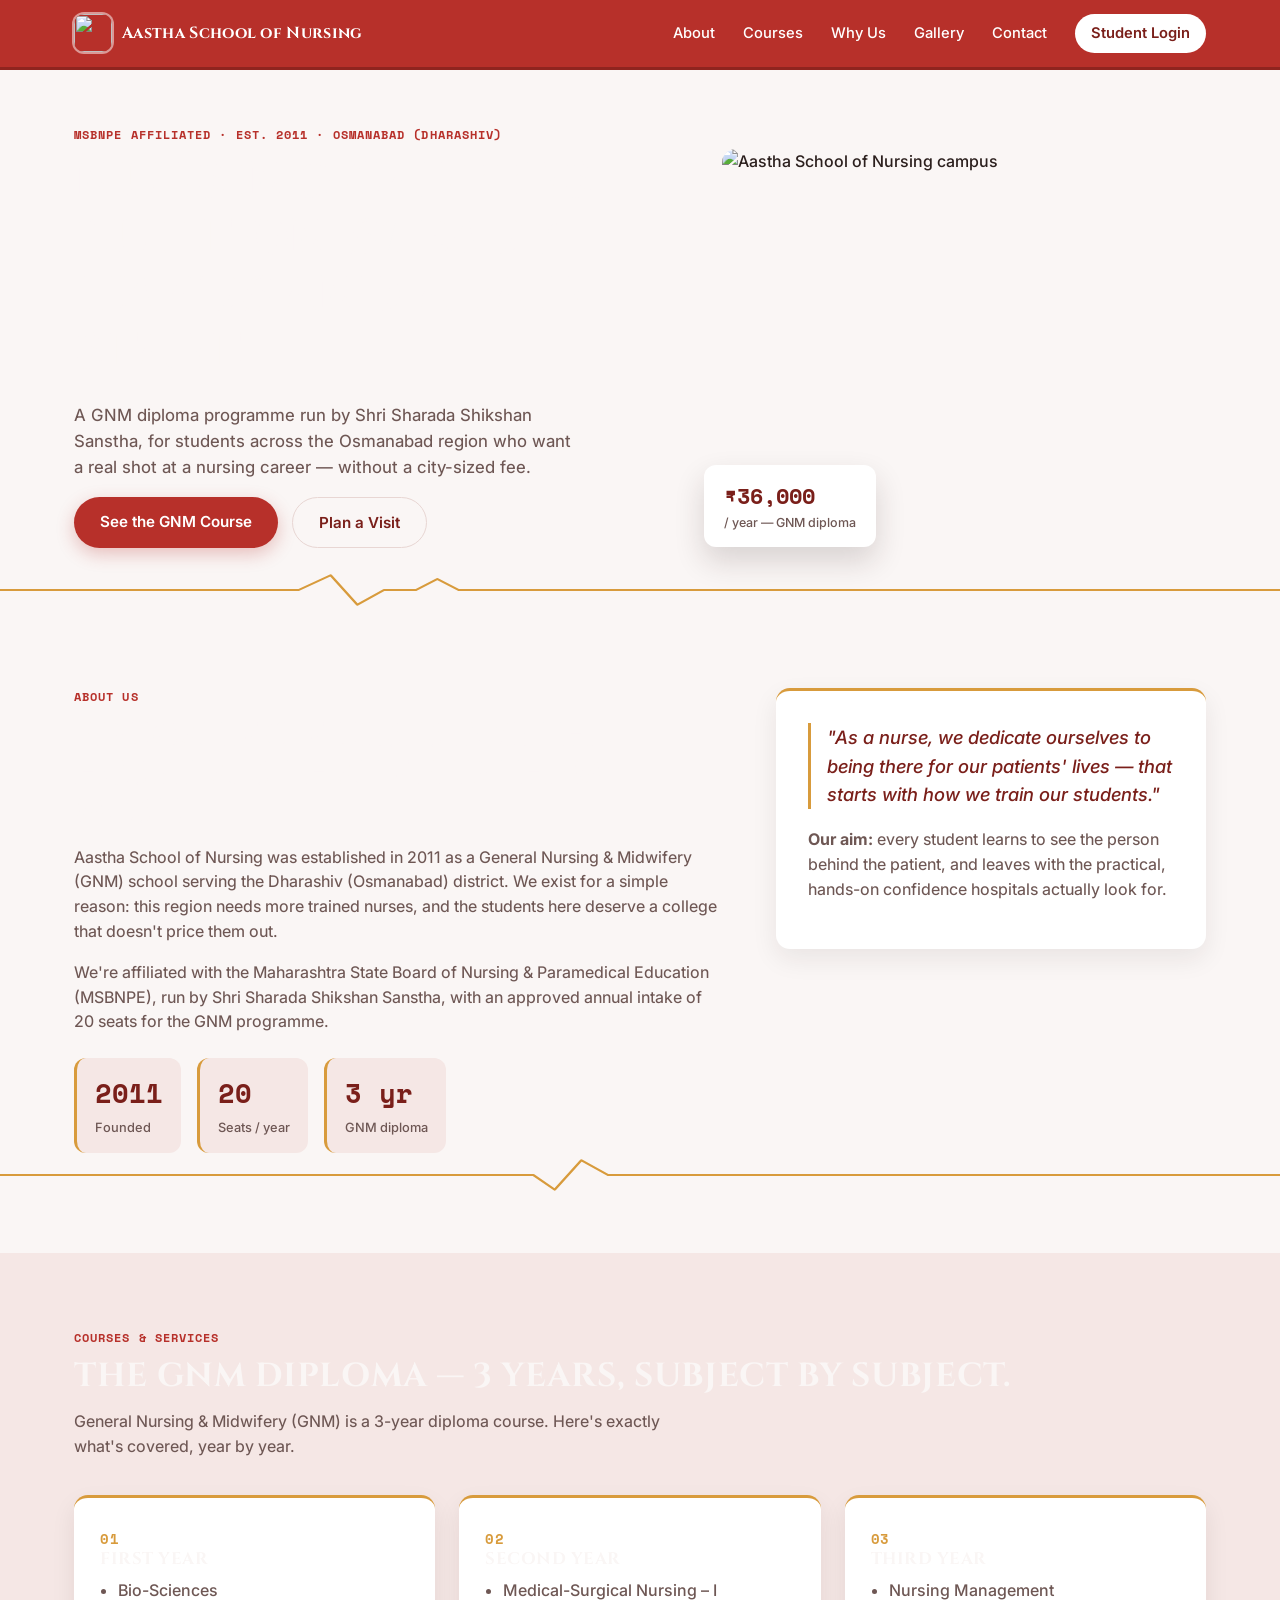
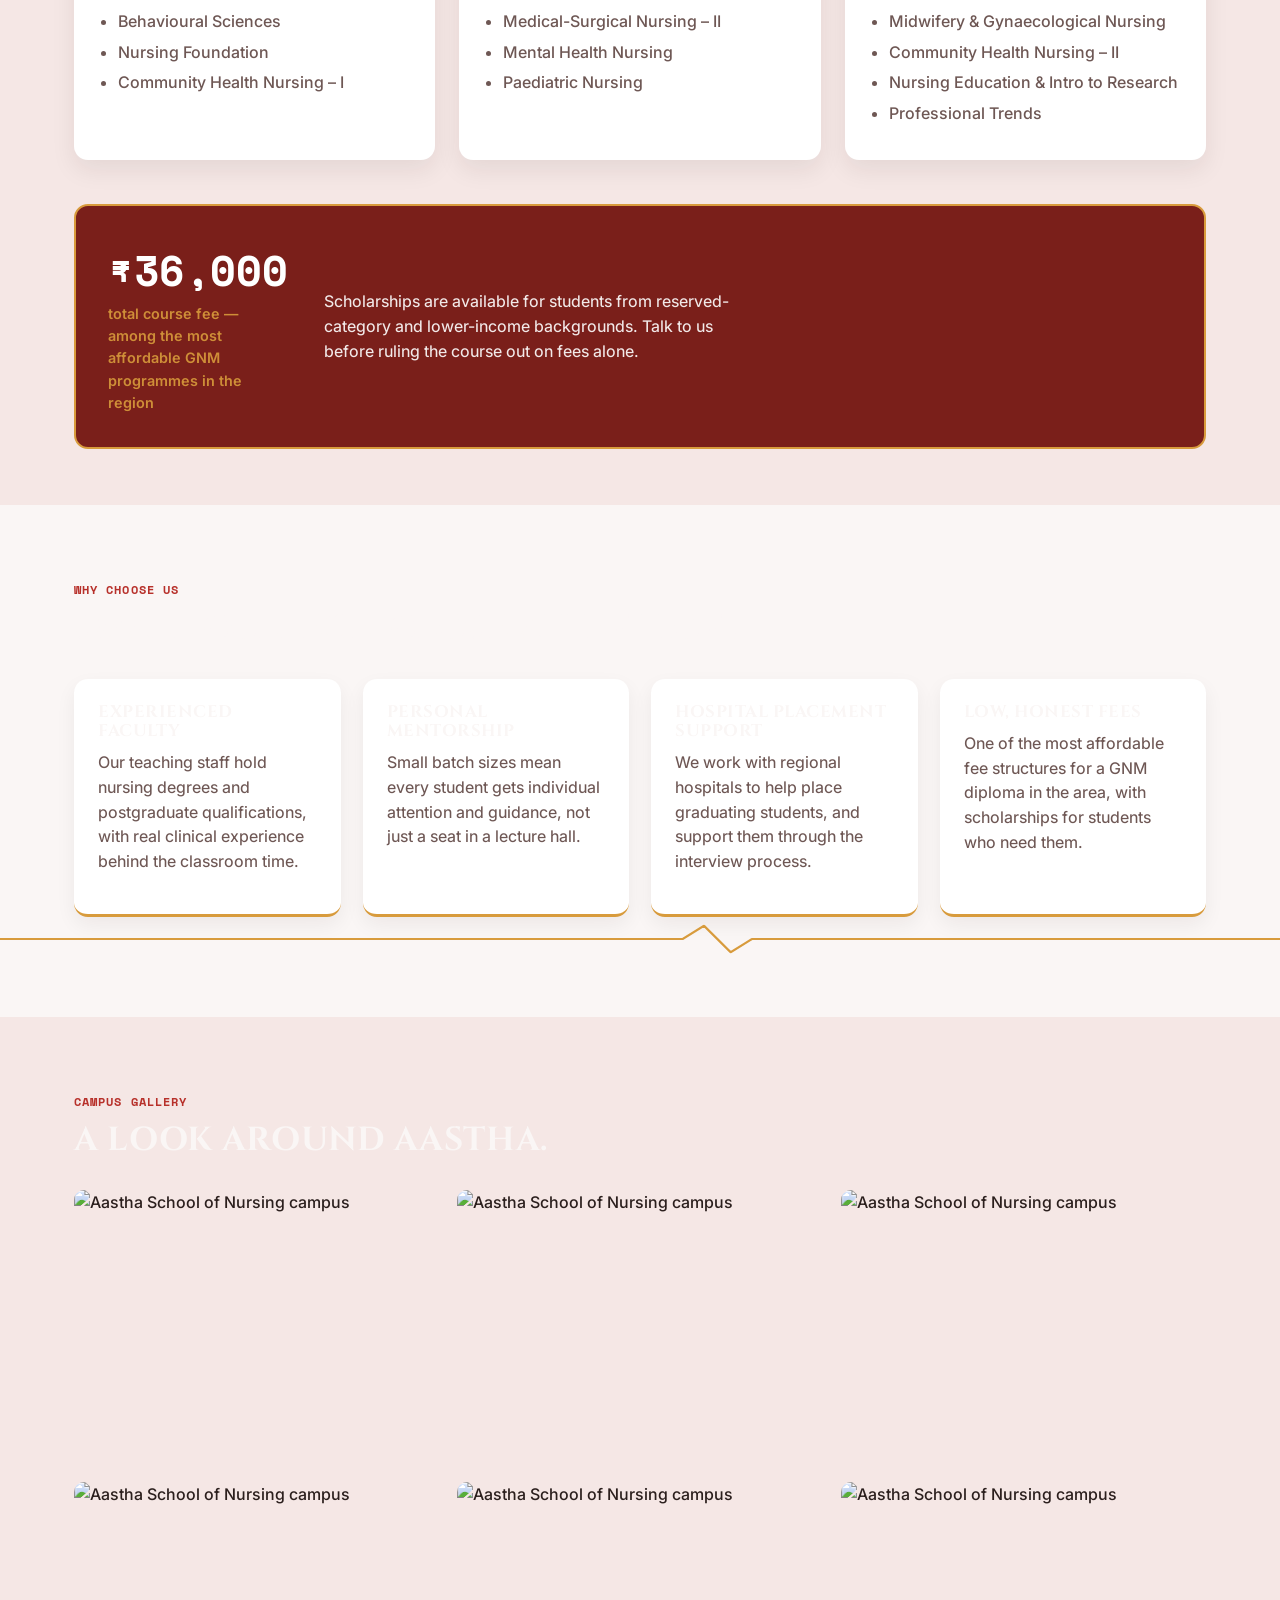
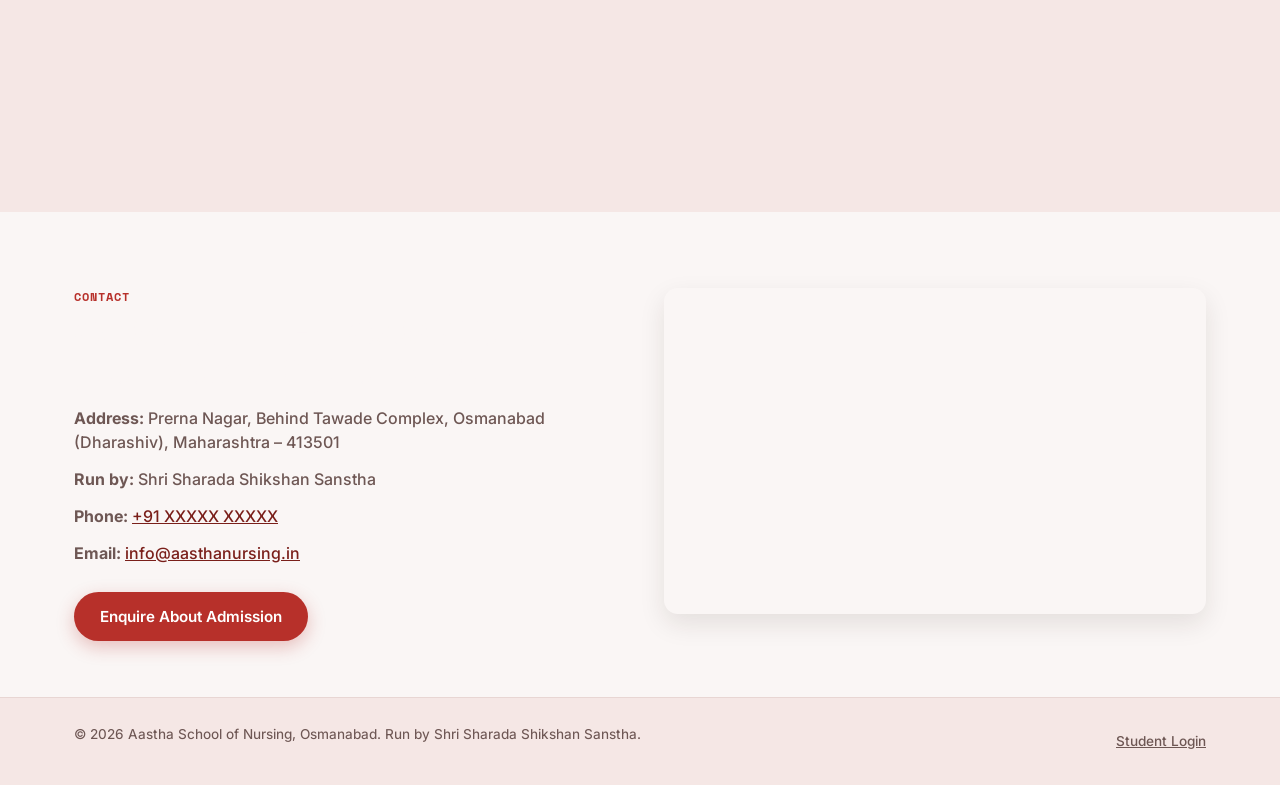
==== index.html @ 0ffd9892 "Add files via upload" ====
<!DOCTYPE html>
<html lang="en">
<head>
<meta charset="UTF-8">
<meta name="viewport" content="width=device-width, initial-scale=1.0">
<title>Aastha School of Nursing — GNM Diploma, Osmanabad</title>
<meta name="description" content="Aastha School of Nursing, Osmanabad (Dharashiv) — MSBNPE affiliated GNM diploma programme since 2011. Affordable fees, experienced faculty, hospital placement support.">
<link rel="preconnect" href="https://fonts.googleapis.com">
<link rel="preconnect" href="https://fonts.gstatic.com" crossorigin>
<link href="https://fonts.googleapis.com/css2?family=Cinzel:wght@400;500;600;700;800;900&family=Inter:wght@400;500;600;700&family=Space+Mono:wght@400;700&display=swap" rel="stylesheet">
<link rel="stylesheet" href="style.css">
<link rel="icon" type="image/svg+xml" href="assets/logo-mark.svg">
</head>
<body>

<div class="pulse-cursor-line" aria-hidden="true"></div>

<header class="site-header">
  <div class="wrap header-inner">
    <a href="#top" class="brand">
      <img src="assets/logo-mark.svg" alt="" class="brand-mark-img" width="38" height="38">
      <span class="brand-text">Aastha School of Nursing</span>
    </a>
    <nav class="main-nav" id="mainNav">
      <a href="#about">About</a>
      <a href="#courses">Courses</a>
      <a href="#why-us">Why Us</a>
      <a href="#gallery">Gallery</a>
      <a href="#contact">Contact</a>
      <a href="student-login.html" class="nav-login">Student Login</a>
    </nav>
    <button class="nav-toggle" id="navToggle" aria-label="Toggle menu" aria-expanded="false">
      <span></span><span></span><span></span>
    </button>
  </div>
</header>

<main id="top">

  <!-- HERO -->
  <section class="hero">
    <div class="wrap hero-inner">
      <div class="hero-copy">
        <p class="eyebrow">MSBNPE Affiliated &middot; Est. 2011 &middot; Osmanabad (Dharashiv)</p>
        <h1>Nursing careers built on <em>steady hands</em> and a fair start.</h1>
        <p class="hero-sub">A GNM diploma programme run by Shri Sharada Shikshan Sanstha, for students across the Osmanabad region who want a real shot at a nursing career — without a city-sized fee.</p>
        <div class="hero-actions">
          <a href="#courses" class="btn btn-primary">See the GNM Course</a>
          <a href="#contact" class="btn btn-ghost">Plan a Visit</a>
        </div>
      </div>
      <div class="hero-card">
        <div class="hero-photo">
          <img src="assets/hero.jpg" alt="Aastha School of Nursing campus" class="hero-photo-img">
        </div>
        <div class="hero-stat">
          <span class="stat-num">₹36,000</span>
          <span class="stat-label">/ year — GNM diploma</span>
        </div>
      </div>
    </div>
    <svg class="pulse-divider" viewBox="0 0 1200 60" preserveAspectRatio="none" aria-hidden="true">
      <path class="pulse-path" d="M0,30 L280,30 L310,10 L335,50 L360,30 L390,30 L410,15 L430,30 L1200,30" />
    </svg>
  </section>

  <!-- ABOUT -->
  <section id="about" class="section">
    <div class="wrap about-grid">
      <div class="about-text">
        <p class="eyebrow">About Us</p>
        <h2>Educating nurses for the hospitals that need them most.</h2>
        <p>Aastha School of Nursing was established in 2011 as a General Nursing &amp; Midwifery (GNM) school serving the Dharashiv (Osmanabad) district. We exist for a simple reason: this region needs more trained nurses, and the students here deserve a college that doesn't price them out.</p>
        <p>We're affiliated with the Maharashtra State Board of Nursing &amp; Paramedical Education (MSBNPE), run by Shri Sharada Shikshan Sanstha, with an approved annual intake of 20 seats for the GNM programme.</p>
        <div class="mini-stats">
          <div><span class="mini-num">2011</span><span class="mini-label">Founded</span></div>
          <div><span class="mini-num">20</span><span class="mini-label">Seats / year</span></div>
          <div><span class="mini-num">3 yr</span><span class="mini-label">GNM diploma</span></div>
        </div>
      </div>
      <div class="about-side">
        <blockquote>
          "As a nurse, we dedicate ourselves to being there for our patients' lives — that starts with how we train our students."
        </blockquote>
        <p class="about-mission"><strong>Our aim:</strong> every student learns to see the person behind the patient, and leaves with the practical, hands-on confidence hospitals actually look for.</p>
      </div>
    </div>
    <svg class="pulse-divider" viewBox="0 0 1200 60" preserveAspectRatio="none" aria-hidden="true">
      <path class="pulse-path" d="M0,30 L500,30 L520,50 L545,10 L570,30 L1200,30" />
    </svg>
  </section>

  <!-- COURSES -->
  <section id="courses" class="section section-alt">
    <div class="wrap">
      <p class="eyebrow">Courses &amp; Services</p>
      <h2>The GNM Diploma — 3 years, subject by subject.</h2>
      <p class="section-sub">General Nursing &amp; Midwifery (GNM) is a 3-year diploma course. Here's exactly what's covered, year by year.</p>

      <div class="year-cards">
        <div class="year-card">
          <span class="year-num">01</span>
          <h3>First Year</h3>
          <ul>
            <li>Bio-Sciences</li>
            <li>Behavioural Sciences</li>
            <li>Nursing Foundation</li>
            <li>Community Health Nursing – I</li>
          </ul>
        </div>
        <div class="year-card">
          <span class="year-num">02</span>
          <h3>Second Year</h3>
          <ul>
            <li>Medical-Surgical Nursing – I</li>
            <li>Medical-Surgical Nursing – II</li>
            <li>Mental Health Nursing</li>
            <li>Paediatric Nursing</li>
          </ul>
        </div>
        <div class="year-card">
          <span class="year-num">03</span>
          <h3>Third Year</h3>
          <ul>
            <li>Nursing Management</li>
            <li>Midwifery &amp; Gynaecological Nursing</li>
            <li>Community Health Nursing – II</li>
            <li>Nursing Education &amp; Intro to Research</li>
            <li>Professional Trends</li>
          </ul>
        </div>
      </div>

      <div class="fee-callout">
        <div>
          <span class="fee-amount">₹36,000</span>
          <span class="fee-caption">total course fee — among the most affordable GNM programmes in the region</span>
        </div>
        <p>Scholarships are available for students from reserved-category and lower-income backgrounds. Talk to us before ruling the course out on fees alone.</p>
      </div>
    </div>
  </section>

  <!-- WHY US -->
  <section id="why-us" class="section">
    <div class="wrap">
      <p class="eyebrow">Why Choose Us</p>
      <h2>Small college, close attention.</h2>
      <div class="why-grid">
        <div class="why-card">
          <h3>Experienced faculty</h3>
          <p>Our teaching staff hold nursing degrees and postgraduate qualifications, with real clinical experience behind the classroom time.</p>
        </div>
        <div class="why-card">
          <h3>Personal mentorship</h3>
          <p>Small batch sizes mean every student gets individual attention and guidance, not just a seat in a lecture hall.</p>
        </div>
        <div class="why-card">
          <h3>Hospital placement support</h3>
          <p>We work with regional hospitals to help place graduating students, and support them through the interview process.</p>
        </div>
        <div class="why-card">
          <h3>Low, honest fees</h3>
          <p>One of the most affordable fee structures for a GNM diploma in the area, with scholarships for students who need them.</p>
        </div>
      </div>
    </div>
    <svg class="pulse-divider" viewBox="0 0 1200 60" preserveAspectRatio="none" aria-hidden="true">
      <path class="pulse-path" d="M0,30 L640,30 L660,12 L685,48 L705,30 L1200,30" />
    </svg>
  </section>

  <!-- GALLERY -->
  <section id="gallery" class="section section-alt">
    <div class="wrap">
      <p class="eyebrow">Campus Gallery</p>
      <h2>A look around Aastha.</h2>
      <div class="gallery-grid">
        <div class="gallery-item"><img src="assets/gallery/gallery-01.jpg" alt="Aastha School of Nursing campus"></div>
        <div class="gallery-item"><img src="assets/gallery/gallery-02.jpg" alt="Aastha School of Nursing campus"></div>
        <div class="gallery-item"><img src="assets/gallery/gallery-03.jpg" alt="Aastha School of Nursing campus"></div>
        <div class="gallery-item"><img src="assets/gallery/gallery-04.jpg" alt="Aastha School of Nursing campus"></div>
        <div class="gallery-item"><img src="assets/gallery/gallery-05.jpg" alt="Aastha School of Nursing campus"></div>
        <div class="gallery-item"><img src="assets/gallery/gallery-06.jpg" alt="Aastha School of Nursing campus"></div>
      </div>
    </div>
  </section>

  <!-- CONTACT -->
  <section id="contact" class="section">
    <div class="wrap contact-grid">
      <div>
        <p class="eyebrow">Contact</p>
        <h2>Come see the campus, or just ask a question.</h2>
        <ul class="contact-list">
          <li><strong>Address:</strong> Prerna Nagar, Behind Tawade Complex, Osmanabad (Dharashiv), Maharashtra – 413501</li>
          <li><strong>Run by:</strong> Shri Sharada Shikshan Sanstha</li>
          <li><strong>Phone:</strong> <a href="tel:+910000000000">+91 XXXXX XXXXX</a></li>
          <li><strong>Email:</strong> <a href="mailto:info@aasthanursing.in">info@aasthanursing.in</a></li>
        </ul>
        <a href="#" class="btn btn-primary">Enquire About Admission</a>
      </div>
      <div class="map-embed">
        <iframe title="Aastha School of Nursing location" src="https://www.google.com/maps?q=Osmanabad,Maharashtra&output=embed" width="100%" height="320" style="border:0;" loading="lazy"></iframe>
      </div>
    </div>
  </section>

</main>

<footer class="site-footer">
  <div class="wrap footer-inner">
    <p>&copy; <span id="year"></span> Aastha School of Nursing, Osmanabad. Run by Shri Sharada Shikshan Sanstha.</p>
    <a href="student-login.html">Student Login</a>
  </div>
</footer>

<script src="script.js"></script>
</body>
</html>
---- style.css ----
/* ============================================
   Design tokens
   ============================================ */
:root{
  --bg: #FAF6F5;
  --bg-alt: #F5E7E5;
  --card: #FFFFFF;
  --red: #B7302A;
  --red-dark: #7A1F1A;
  --marigold: #D89B3C;
  --ink: #2B1F1D;
  --ink-soft: #6E5754;
  --line: #E8D6D3;

  --font-display: "Cinzel", serif;
  --font-body: "Inter", sans-serif;
  --font-mono: "Space Mono", monospace;

  --radius: 14px;
  --wrap: 1180px;
}

*{ box-sizing: border-box; }
html{ scroll-behavior: smooth; }
body{
  margin:0;
  background:var(--bg);
  color:var(--ink);
  font-family:var(--font-body);
  font-weight:500;
  line-height:1.55;
  -webkit-font-smoothing:antialiased;
}
img{ max-width:100%; display:block; }
a{ color:inherit; }
.wrap{
  max-width:var(--wrap);
  margin:0 auto;
  padding:0 24px;
}
:focus-visible{
  outline:3px solid var(--marigold);
  outline-offset:3px;
}
@media (prefers-reduced-motion: reduce){
  *{ animation:none !important; transition:none !important; }
  html{ scroll-behavior:auto; }
}

h1,h2,h3{
  font-family:var(--font-display);
  color:var(--bg);
  line-height:1.15;
  margin:0 0 .4em;
  font-weight:700;
  text-transform:uppercase;
  letter-spacing:.02em;
}
h1{ font-size:clamp(1.9rem, 4vw, 3.1rem); font-weight:800; letter-spacing:.01em; }
h2{ font-size:clamp(1.4rem, 2.6vw, 2.1rem); }
h3{ font-size:1.05rem; margin-bottom:.5em; font-weight:700; letter-spacing:.03em; }
p{ margin:0 0 1em; color:var(--ink-soft); font-weight:450; }

.eyebrow{
  font-family:var(--font-mono);
  text-transform:uppercase;
  letter-spacing:.09em;
  font-size:.75rem;
  color:var(--red);
  font-weight:700;
  margin:0 0 .8em;
}

.btn{
  display:inline-block;
  padding:13px 26px;
  border-radius:999px;
  font-weight:600;
  text-decoration:none;
  font-size:.95rem;
  transition:transform .15s ease, box-shadow .15s ease;
}
.btn:hover{ transform:translateY(-2px); }
.btn-primary{
  background:var(--red);
  color:#fff;
  box-shadow:0 6px 18px rgba(183,48,42,.28);
}
.btn-primary:hover{ background:var(--red-dark); }
.btn-ghost{
  background:transparent;
  color:var(--red-dark);
  border:1.5px solid var(--line);
}
.btn-ghost:hover{ border-color:var(--red); }

/* ============================================
   Header
   ============================================ */
.site-header{
  position:sticky; top:0; z-index:50;
  background:#B7302A;
  border-bottom:3px solid #8F241F;
}
.header-inner{
  display:flex; align-items:center; justify-content:space-between;
  padding:14px 24px;
}
.brand{ display:flex; align-items:center; gap:10px; text-decoration:none; }
.brand-mark{
  width:38px; height:38px; border-radius:10px;
  background:var(--red);
  color:#fff; font-family:var(--font-display); font-weight:700;
  display:flex; align-items:center; justify-content:center;
  font-size:1.15rem;
}
.brand-mark-img{ border-radius:10px; flex-shrink:0; box-shadow:0 0 0 2px rgba(255,255,255,.5); }
.brand-text{
  font-family:var(--font-display);
  font-weight:700;
  font-size:1rem;
  letter-spacing:.02em;
  color:#FFFFFF;
  line-height:1.25;
}
.brand-text span{ font-size:.85rem; color:#FFFFFF; font-weight:700; }

.main-nav{ display:flex; align-items:center; gap:28px; font-size:.92rem; font-weight:500;}
.main-nav a{ text-decoration:none; color:#FFFFFF; position:relative; }
.main-nav a:not(.nav-login):after{
  content:""; position:absolute; left:0; right:0; bottom:-6px; height:2px;
  background:var(--marigold); transform:scaleX(0); transition:transform .2s ease;
}
.main-nav a:not(.nav-login):hover:after{ transform:scaleX(1); }
.nav-login{
  background:#FFFFFF; color:#7A1F1A !important;
  padding:8px 16px; border-radius:999px; font-weight:600;
}

.nav-toggle{
  display:none; flex-direction:column; gap:5px;
  background:none; border:none; cursor:pointer; padding:6px;
}
.nav-toggle span{ width:24px; height:2px; background:#FFFFFF; }

@media (max-width: 860px){
  .nav-toggle{ display:flex; }
  .main-nav{
    position:absolute; top:100%; left:0; right:0;
    background:#B7302A;
    flex-direction:column; align-items:flex-start;
    padding:18px 24px; gap:16px;
    border-bottom:3px solid #8F241F;
    display:none;
  }
  .main-nav.open{ display:flex; }
}

/* ============================================
   Pulse divider — signature element
   ============================================ */
.pulse-divider{
  width:100%; height:44px; display:block;
}
.pulse-path{
  fill:none;
  stroke:var(--marigold);
  stroke-width:2.5;
  stroke-linecap:round;
  stroke-linejoin:round;
  stroke-dasharray:1400;
  animation:pulse-sweep 2.4s ease-in-out infinite;
}
@keyframes pulse-sweep{
  0%, 15%   { stroke-dashoffset:1400; }
  55%, 70%  { stroke-dashoffset:0; }
  100%      { stroke-dashoffset:-1400; }
}

/* ============================================
   Hero
   ============================================ */
.hero{ padding-top:56px; }
.hero-inner{
  display:grid;
  grid-template-columns:1.1fr .9fr;
  gap:56px;
  align-items:center;
  padding-bottom:20px;
}
.hero-sub{ max-width:46ch; font-size:1.05rem; }
.hero-actions{ display:flex; gap:14px; flex-wrap:wrap; margin-top:8px; }

.hero-card{ position:relative; }
.hero-photo{
  border-radius:var(--radius);
  aspect-ratio:4/3.1;
  overflow:hidden;
}
.hero-photo-img{
  width:100%; height:100%; object-fit:cover;
}
.photo-note small{ opacity:.8; }
.hero-stat{
  position:absolute; left:-18px; bottom:-22px;
  background:var(--card);
  border-radius:12px;
  padding:14px 20px;
  box-shadow:0 14px 30px rgba(42,25,22,.16);
  display:flex; flex-direction:column;
}
.stat-num{
  font-family:var(--font-mono); font-weight:700;
  font-size:1.4rem; color:var(--red-dark);
}
.stat-label{ font-size:.78rem; color:var(--ink-soft); }

@media (max-width: 860px){
  .hero-inner{ grid-template-columns:1fr; gap:40px; }
  .hero-stat{ left:16px; bottom:-20px; }
}

/* ============================================
   Sections
   ============================================ */
.section{ padding:76px 0 56px; }
.section-alt{ background:var(--bg-alt); }
.section-sub{ max-width:60ch; }

/* About */
.about-grid{
  display:grid; grid-template-columns:1.2fr .8fr; gap:56px;
}
.mini-stats{ display:flex; gap:16px; margin-top:24px; flex-wrap:wrap; }
.mini-stats > div{
  background:var(--bg-alt); border-radius:12px; padding:14px 18px;
  border-left:3px solid var(--marigold);
}
.mini-num{
  display:block; font-family:var(--font-mono); font-weight:800;
  font-size:1.7rem; color:var(--red-dark);
}
.mini-label{ font-size:.8rem; color:var(--ink-soft); }
.about-side{
  background:var(--card); border-radius:var(--radius);
  padding:32px; box-shadow:0 10px 26px rgba(42,25,22,.08);
  align-self:start;
  border-top:3px solid var(--marigold);
}
.about-side blockquote{
  font-family:var(--font-body);
  font-style:italic; color:var(--red-dark);
  font-size:1.15rem; margin:0 0 18px; font-weight:500;
  border-left:3px solid var(--marigold);
  padding-left:16px;
}
@media (max-width: 860px){ .about-grid{ grid-template-columns:1fr; } }

/* Courses */
.year-cards{
  display:grid; grid-template-columns:repeat(3, 1fr); gap:24px;
  margin:36px 0 44px;
}
.year-card{
  background:var(--card); border-radius:var(--radius);
  padding:28px 26px; box-shadow:0 10px 24px rgba(42,25,22,.08);
  border-top:3px solid var(--marigold);
}
.year-num{
  font-family:var(--font-mono); font-weight:700; color:var(--marigold);
  font-size:.85rem; letter-spacing:.06em;
}
.year-card ul{ padding-left:18px; margin:0; color:var(--ink-soft); }
.year-card li{ margin-bottom:6px; }

.fee-callout{
  background:var(--red-dark); color:#fff;
  border-radius:var(--radius);
  padding:32px; display:flex; gap:36px; align-items:center;
  flex-wrap:wrap;
  border:2px solid var(--marigold);
}
.fee-amount{
  font-family:var(--font-mono); font-weight:700;
  font-size:2.6rem; display:block; color:#FFFFFF;
  letter-spacing:-0.01em;
}
.fee-caption{ font-size:.9rem; opacity:.9; max-width:20ch; display:inline-block; font-weight:600; color:var(--marigold); }
.fee-callout p{ color:rgba(255,255,255,.9); margin:0; max-width:42ch; flex:1; }

@media (max-width: 860px){ .year-cards{ grid-template-columns:1fr; } }

/* Why us */
.why-grid{
  display:grid; grid-template-columns:repeat(4, 1fr); gap:22px; margin-top:32px;
}
.why-card{
  background:var(--card); border-radius:var(--radius);
  padding:24px; box-shadow:0 8px 20px rgba(42,25,22,.06);
  border-bottom:3px solid var(--marigold);
}
@media (max-width: 960px){ .why-grid{ grid-template-columns:1fr 1fr; } }
@media (max-width: 560px){ .why-grid{ grid-template-columns:1fr; } }

/* Gallery */
.gallery-grid{
  display:grid; grid-template-columns:repeat(3, 1fr); gap:18px; margin-top:30px;
}
.gallery-item{
  aspect-ratio:4/3;
  border-radius:10px;
  overflow:hidden;
}
.gallery-item img{
  width:100%; height:100%; object-fit:cover;
  transition:transform .3s ease;
}
.gallery-item:hover img{ transform:scale(1.05); }
@media (max-width: 760px){ .gallery-grid{ grid-template-columns:1fr 1fr; } }

/* Contact */
.contact-grid{
  display:grid; grid-template-columns:1fr 1fr; gap:48px; align-items:start;
}
.contact-list{ list-style:none; padding:0; margin:0 0 26px; }
.contact-list li{ margin-bottom:12px; color:var(--ink-soft); }
.contact-list a{ text-decoration:underline; color:var(--red-dark); }
.map-embed{ border-radius:var(--radius); overflow:hidden; box-shadow:0 10px 26px rgba(42,25,22,.1); }
@media (max-width: 860px){ .contact-grid{ grid-template-columns:1fr; } }

/* Footer */
.site-footer{
  border-top:1px solid var(--line);
  padding:26px 0; background:var(--bg-alt);
}
.footer-inner{
  display:flex; justify-content:space-between; align-items:center;
  flex-wrap:wrap; gap:10px;
  font-size:.85rem; color:var(--ink-soft);
}
.footer-inner a{ text-decoration:underline; }
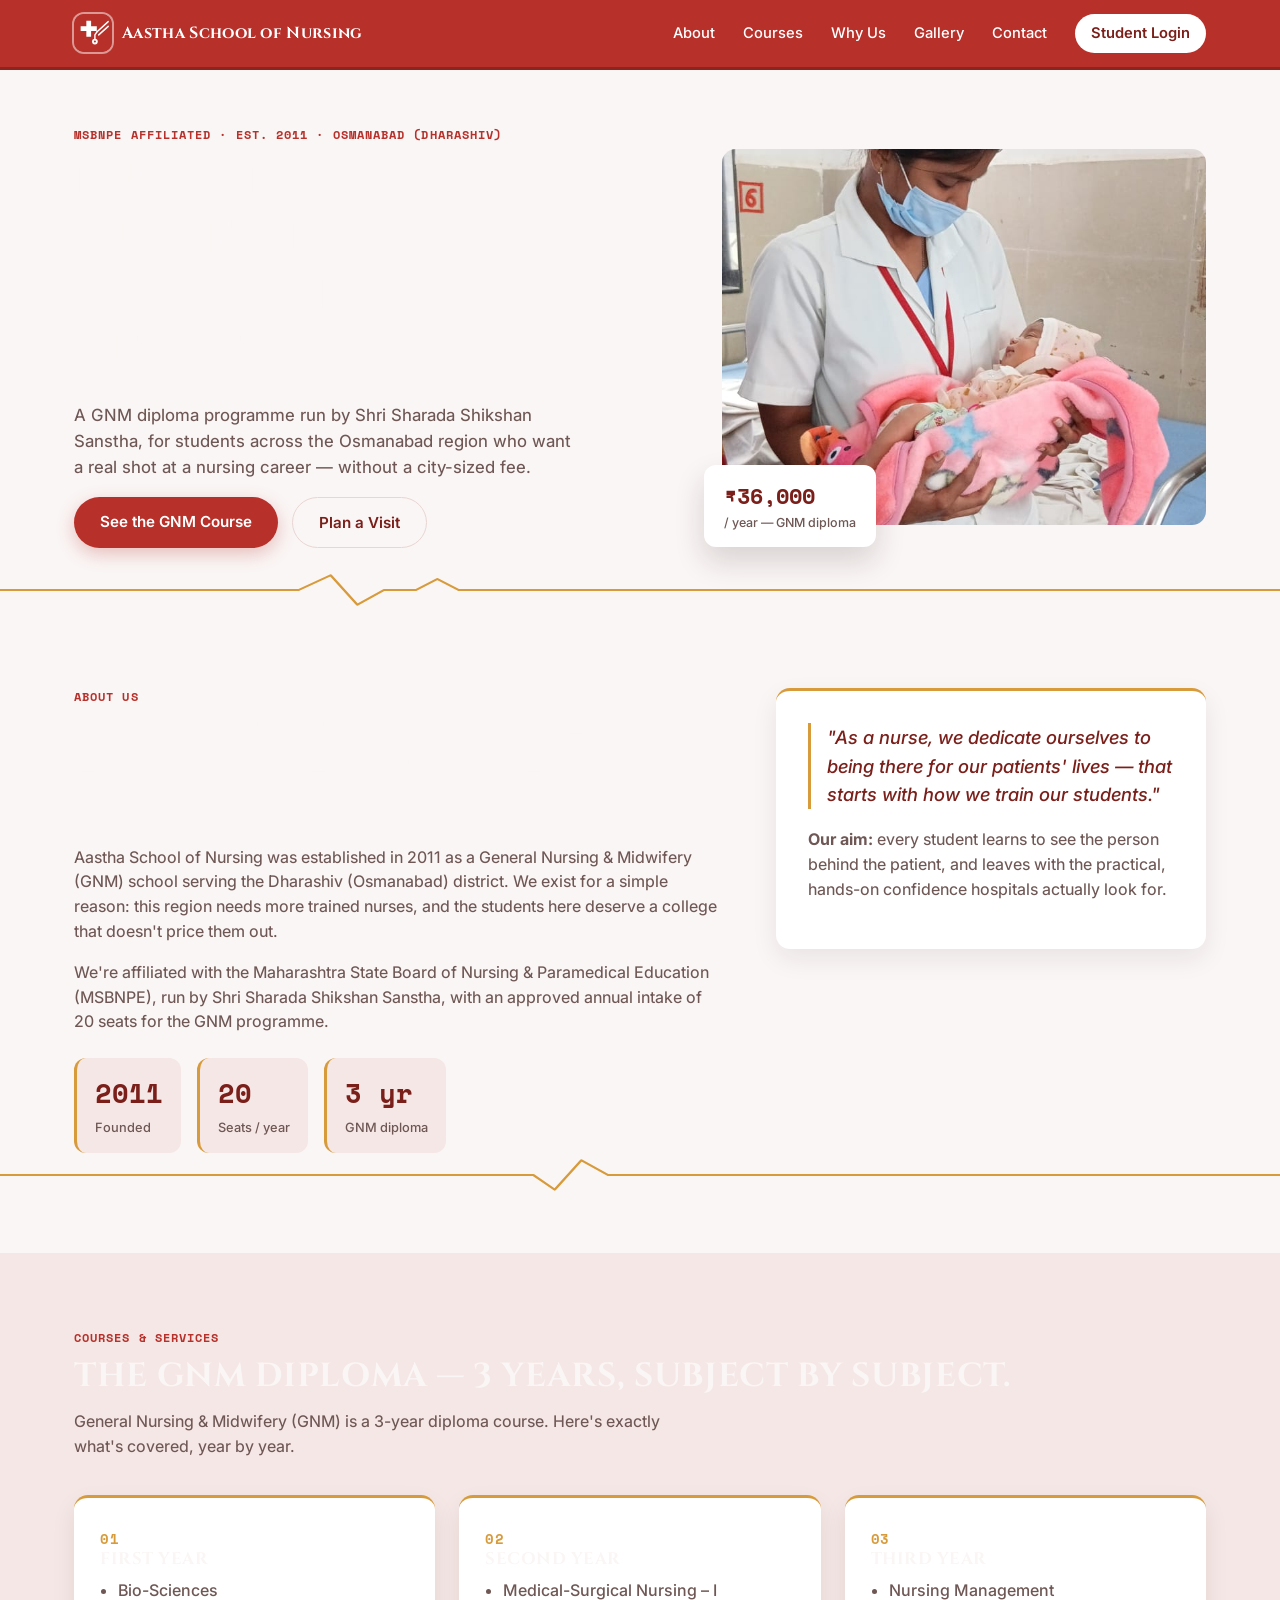
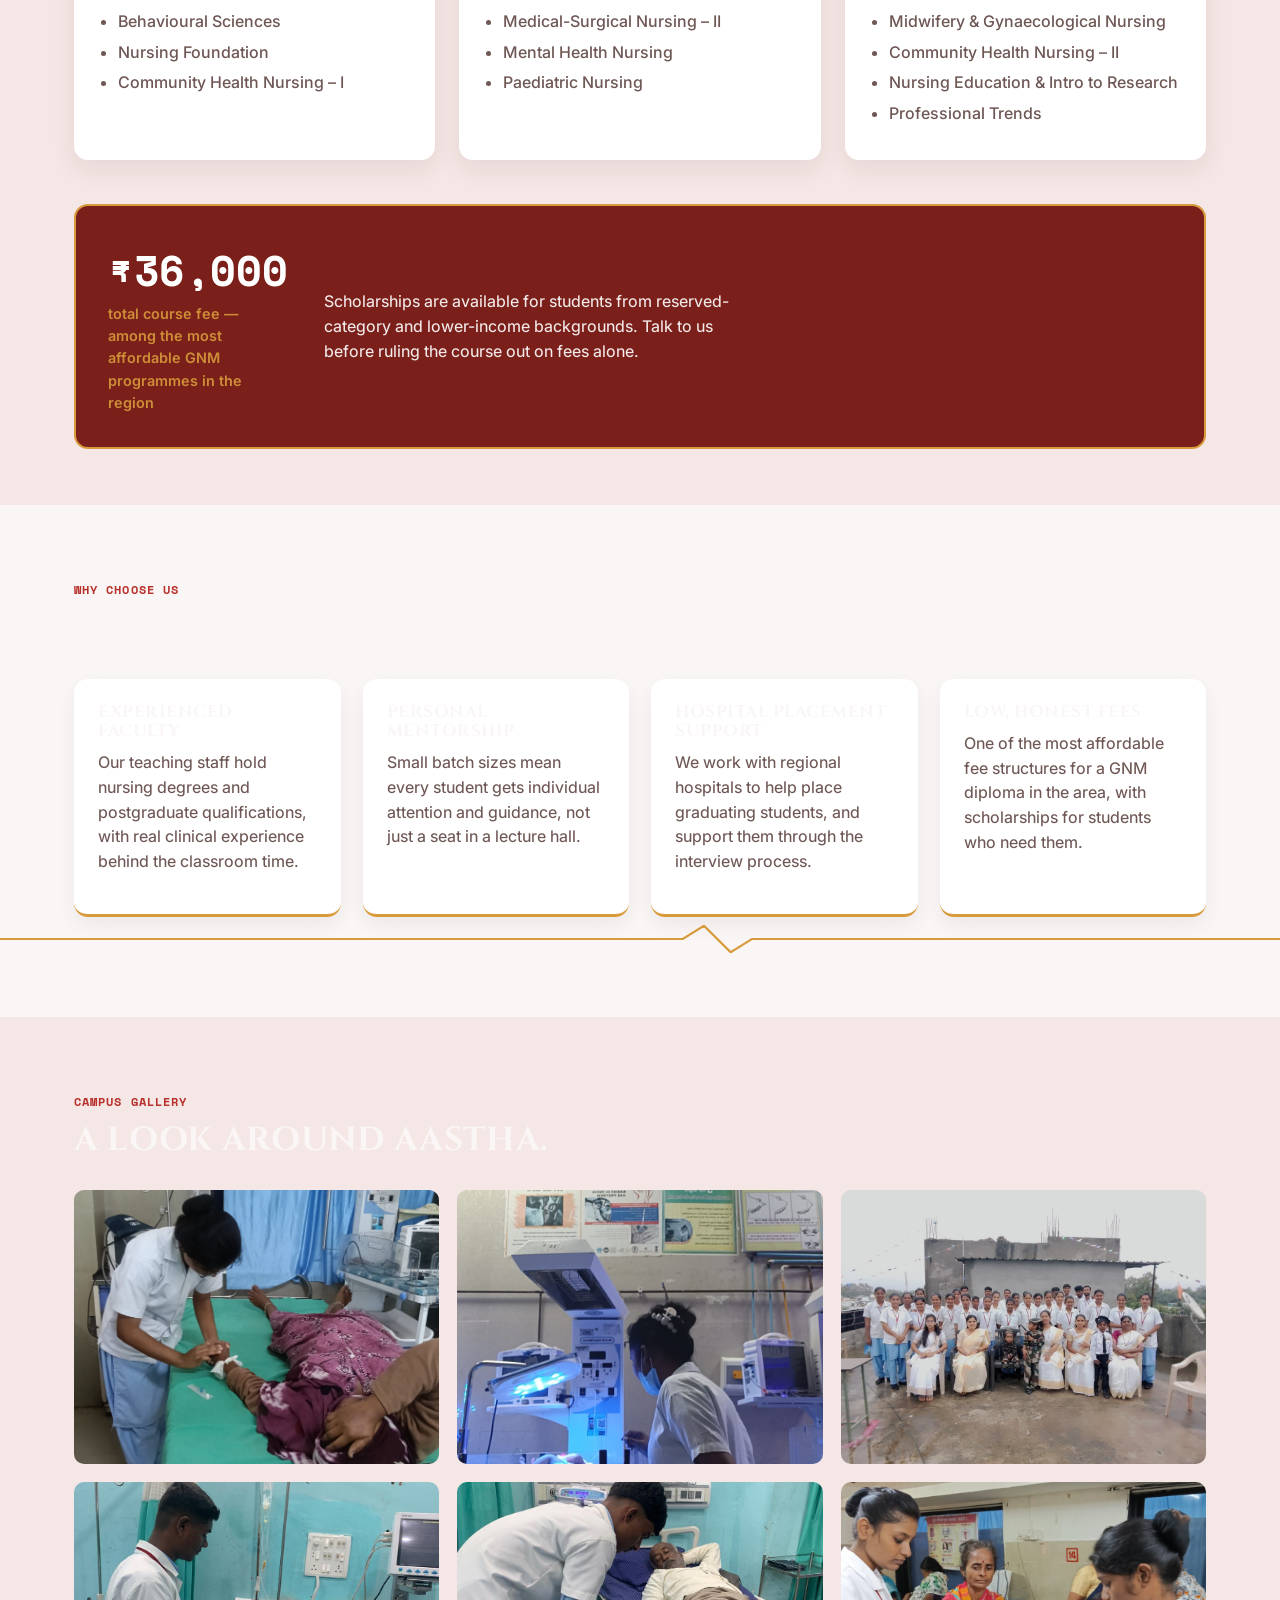
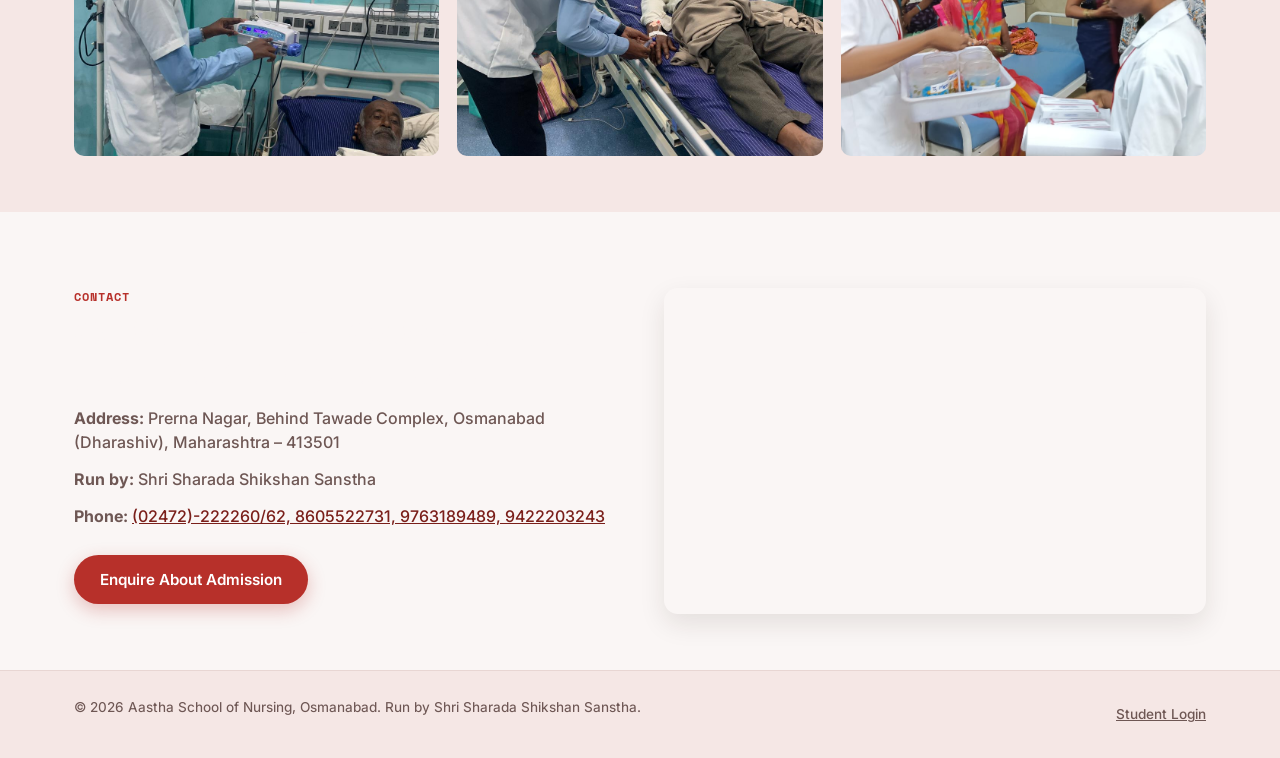
==== commit 378e7719: "Update index.html" ====
--- a/index.html
+++ b/index.html
@@ -195,14 +195,13 @@
         <ul class="contact-list">
           <li><strong>Address:</strong> Prerna Nagar, Behind Tawade Complex, Osmanabad (Dharashiv), Maharashtra – 413501</li>
           <li><strong>Run by:</strong> Shri Sharada Shikshan Sanstha</li>
-          <li><strong>Phone:</strong> <a href="tel:+910000000000">+91 XXXXX XXXXX</a></li>
-          <li><strong>Email:</strong> <a href="mailto:info@aasthanursing.in">info@aasthanursing.in</a></li>
+          <li><strong>Phone:</strong> <a href="(02472)-222260/62, 8605522731, 9763189489, 9422203243">(02472)-222260/62, 8605522731, 9763189489, 9422203243</a></li>
+          
         </ul>
         <a href="#" class="btn btn-primary">Enquire About Admission</a>
       </div>
       <div class="map-embed">
-        <iframe title="Aastha School of Nursing location" src="https://www.google.com/maps?q=Osmanabad,Maharashtra&output=embed" width="100%" height="320" style="border:0;" loading="lazy"></iframe>
-      </div>
+        <iframe title="Aastha School of Nursing location" src="https://www.google.com/maps/embed?pb=!1m18!1m12!1m3!1d947.6112393404711!2d76.0390636533336!3d18.189465251159596!2m3!1f0!2f0!3f0!3m2!1i1024!2i768!4f13.1!3m3!1m2!1s0x3bc5a22b55cdfb17%3A0x7ee9b4a29603041!2sSamata%20Colony%20Rd%2C%20Samta%20Colony%2C%20Dharashiv%2C%20Maharashtra%20413501!5e0!3m2!1sen!2sin!4v1783844883140!5m2!1sen!2sin" width="100%" height="320" style="border:0;" loading="lazy"></iframe>
     </div>
   </section>
 
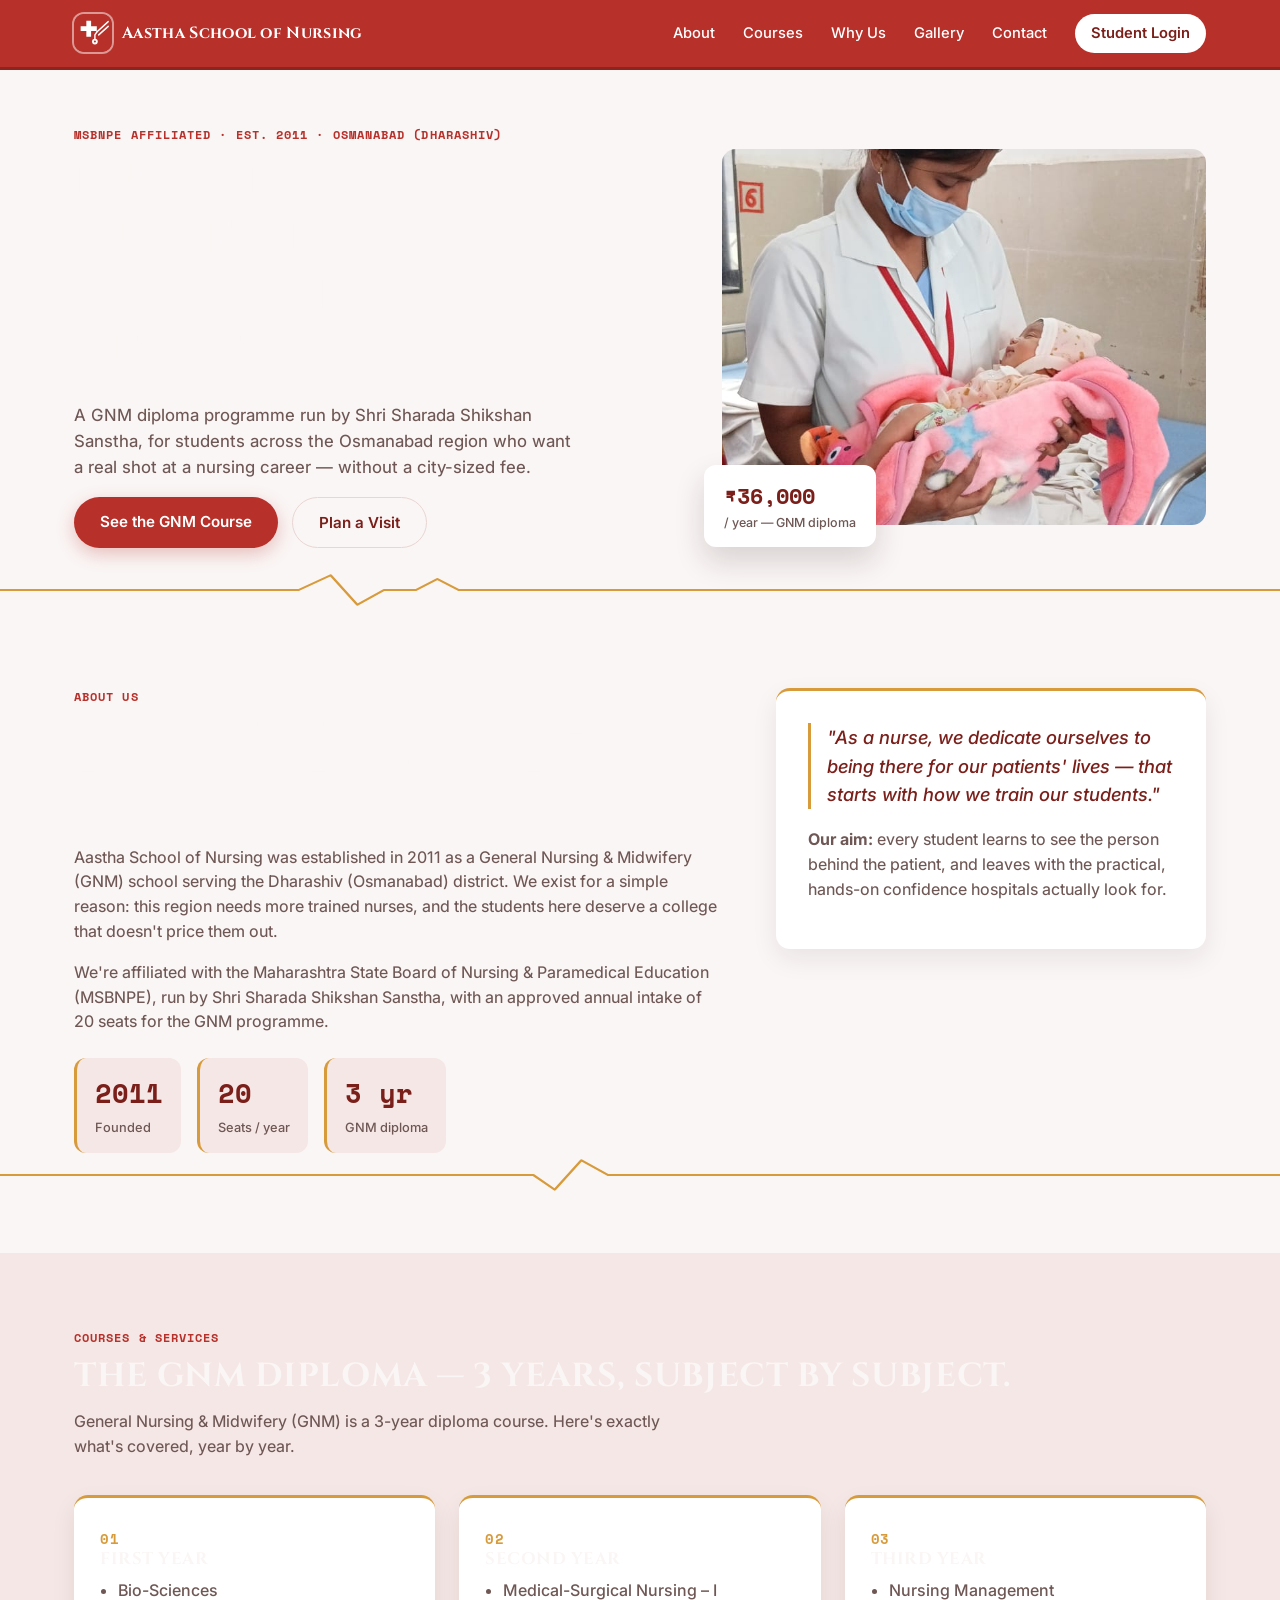
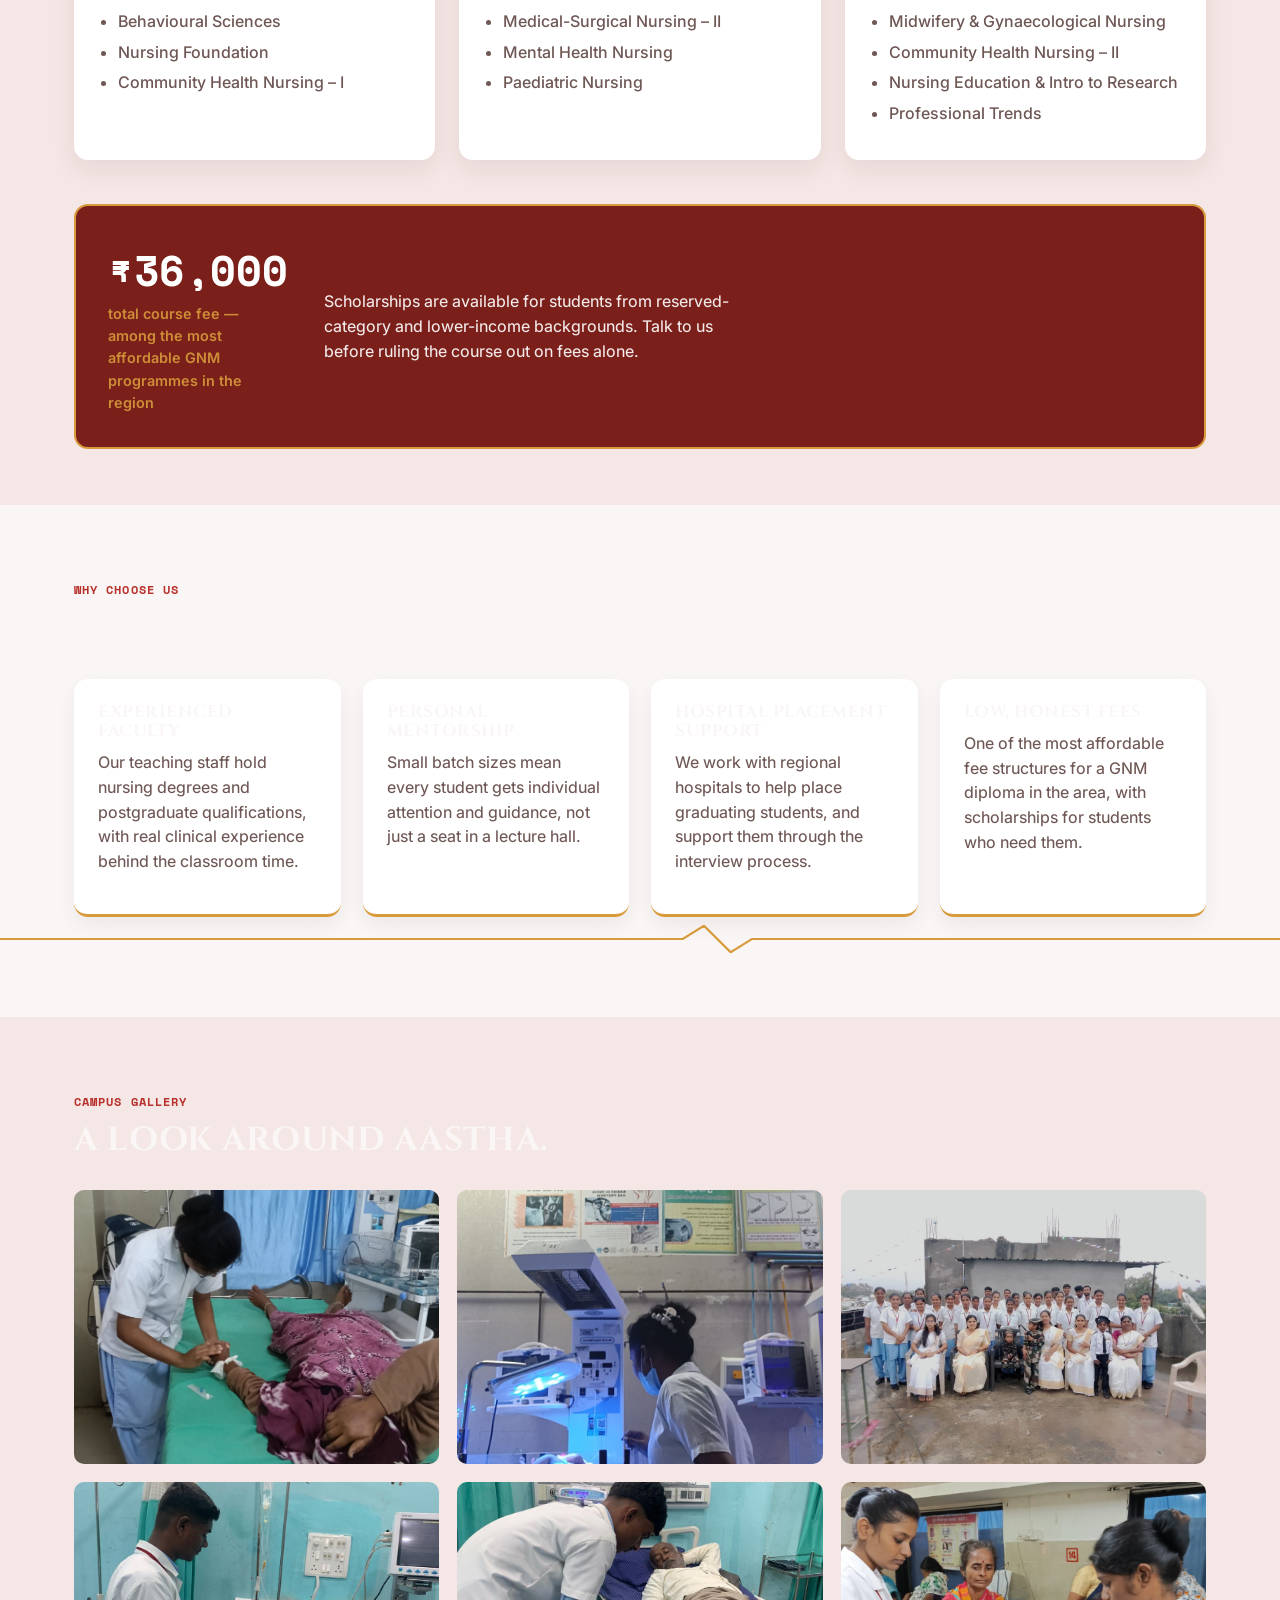
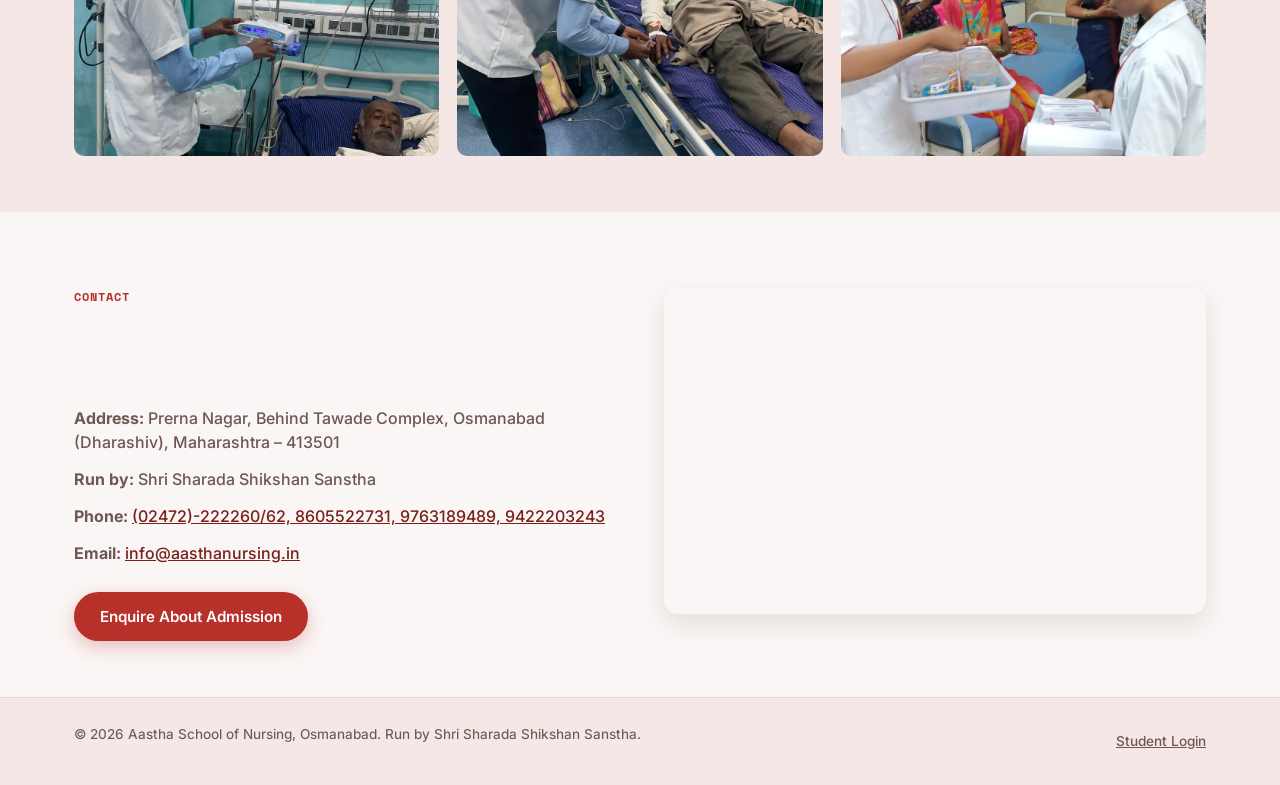
==== commit d9d15167: "Update index.html" ====
--- a/index.html
+++ b/index.html
@@ -195,13 +195,13 @@
         <ul class="contact-list">
           <li><strong>Address:</strong> Prerna Nagar, Behind Tawade Complex, Osmanabad (Dharashiv), Maharashtra – 413501</li>
           <li><strong>Run by:</strong> Shri Sharada Shikshan Sanstha</li>
-          <li><strong>Phone:</strong> <a href="(02472)-222260/62, 8605522731, 9763189489, 9422203243">(02472)-222260/62, 8605522731, 9763189489, 9422203243</a></li>
-          
+          <li><strong>Phone:</strong> <a href="tel:+912472222260">(02472)-222260/62, 8605522731, 9763189489, 9422203243</a></li>
+          <li><strong>Email:</strong> <a href="mailto:info@aasthanursing.in">info@aasthanursing.in</a></li>
         </ul>
         <a href="#" class="btn btn-primary">Enquire About Admission</a>
       </div>
       <div class="map-embed">
-        <iframe title="Aastha School of Nursing location" src="https://www.google.com/maps/embed?pb=!1m18!1m12!1m3!1d947.6112393404711!2d76.0390636533336!3d18.189465251159596!2m3!1f0!2f0!3f0!3m2!1i1024!2i768!4f13.1!3m3!1m2!1s0x3bc5a22b55cdfb17%3A0x7ee9b4a29603041!2sSamata%20Colony%20Rd%2C%20Samta%20Colony%2C%20Dharashiv%2C%20Maharashtra%20413501!5e0!3m2!1sen!2sin!4v1783844883140!5m2!1sen!2sin" width="100%" height="320" style="border:0;" loading="lazy"></iframe>
+        <iframe title="Aastha School of Nursing location" src="https://www.google.com/maps?q=Samata+Colony+Rd,+Samta+Colony,+Dharashiv,+Maharashtra+413501&output=embed" width="100%" height="320" style="border:0;" loading="lazy"></iframe>
     </div>
   </section>
 
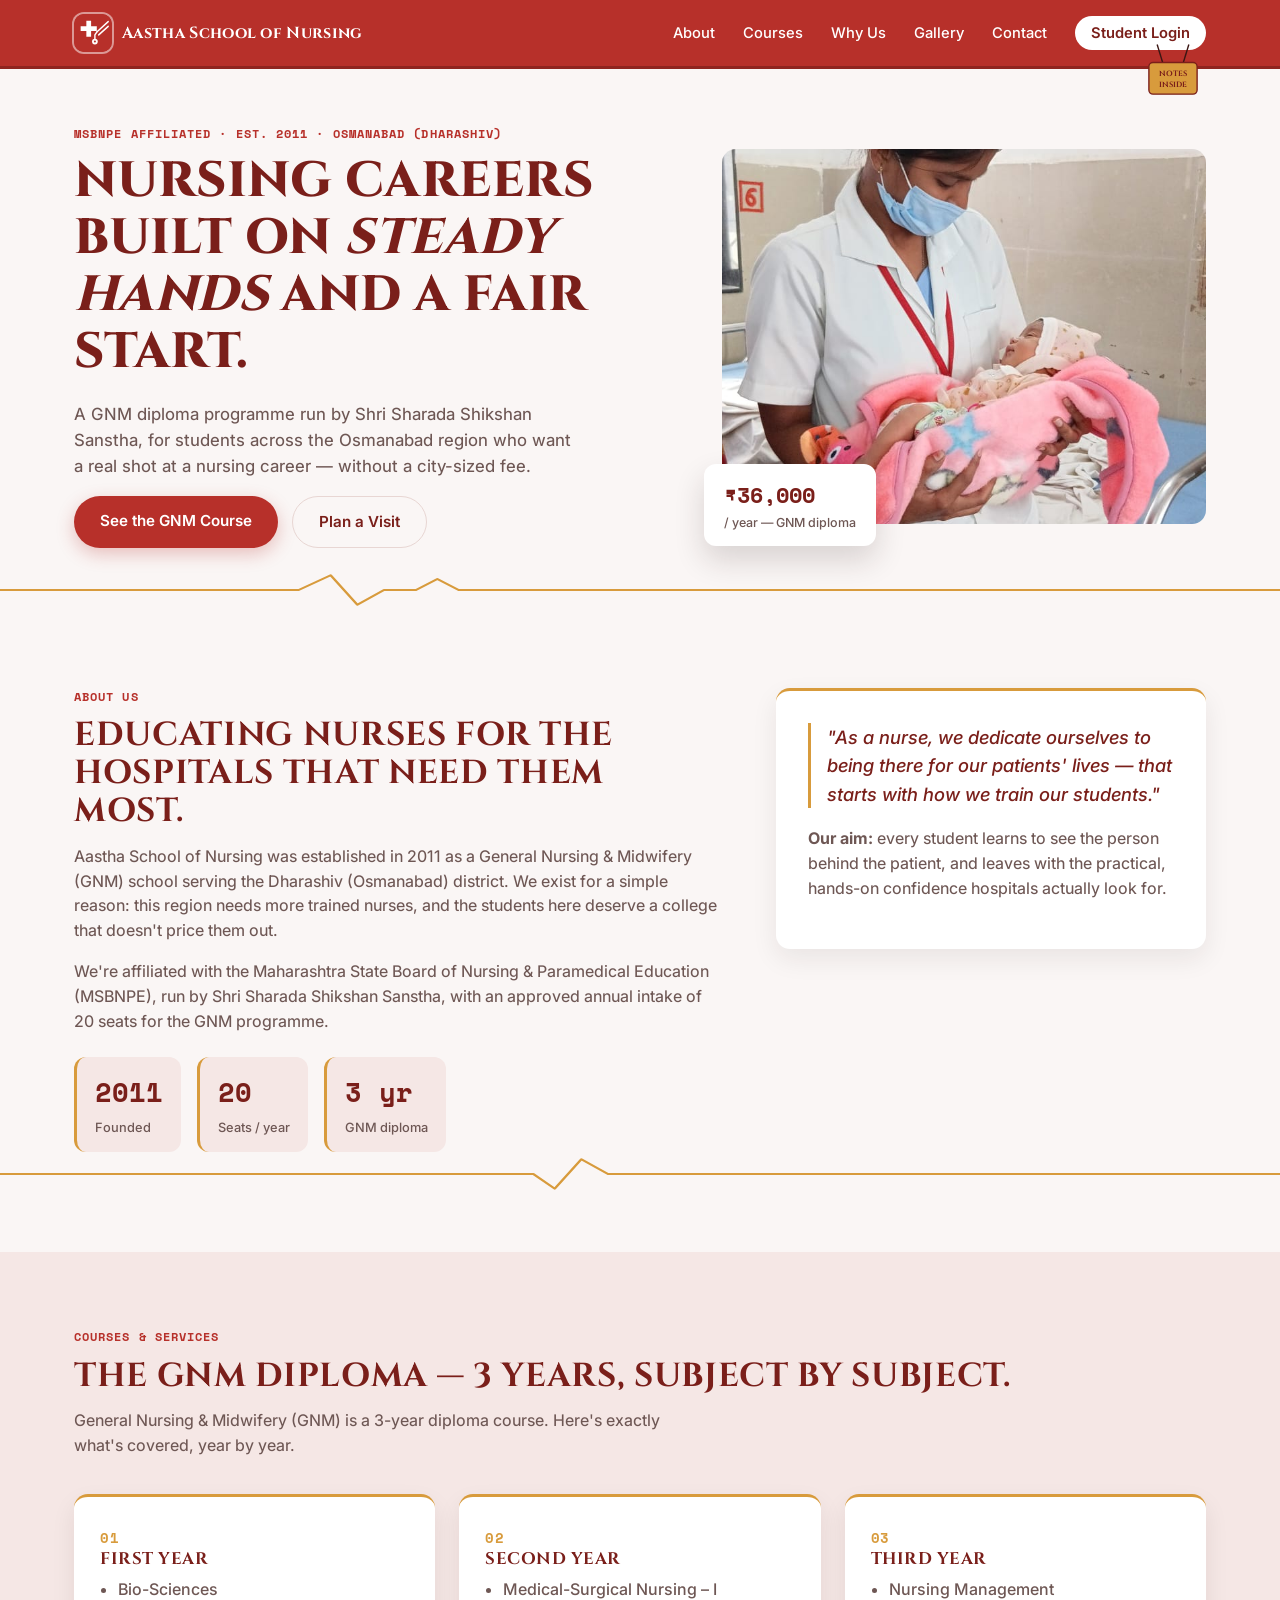
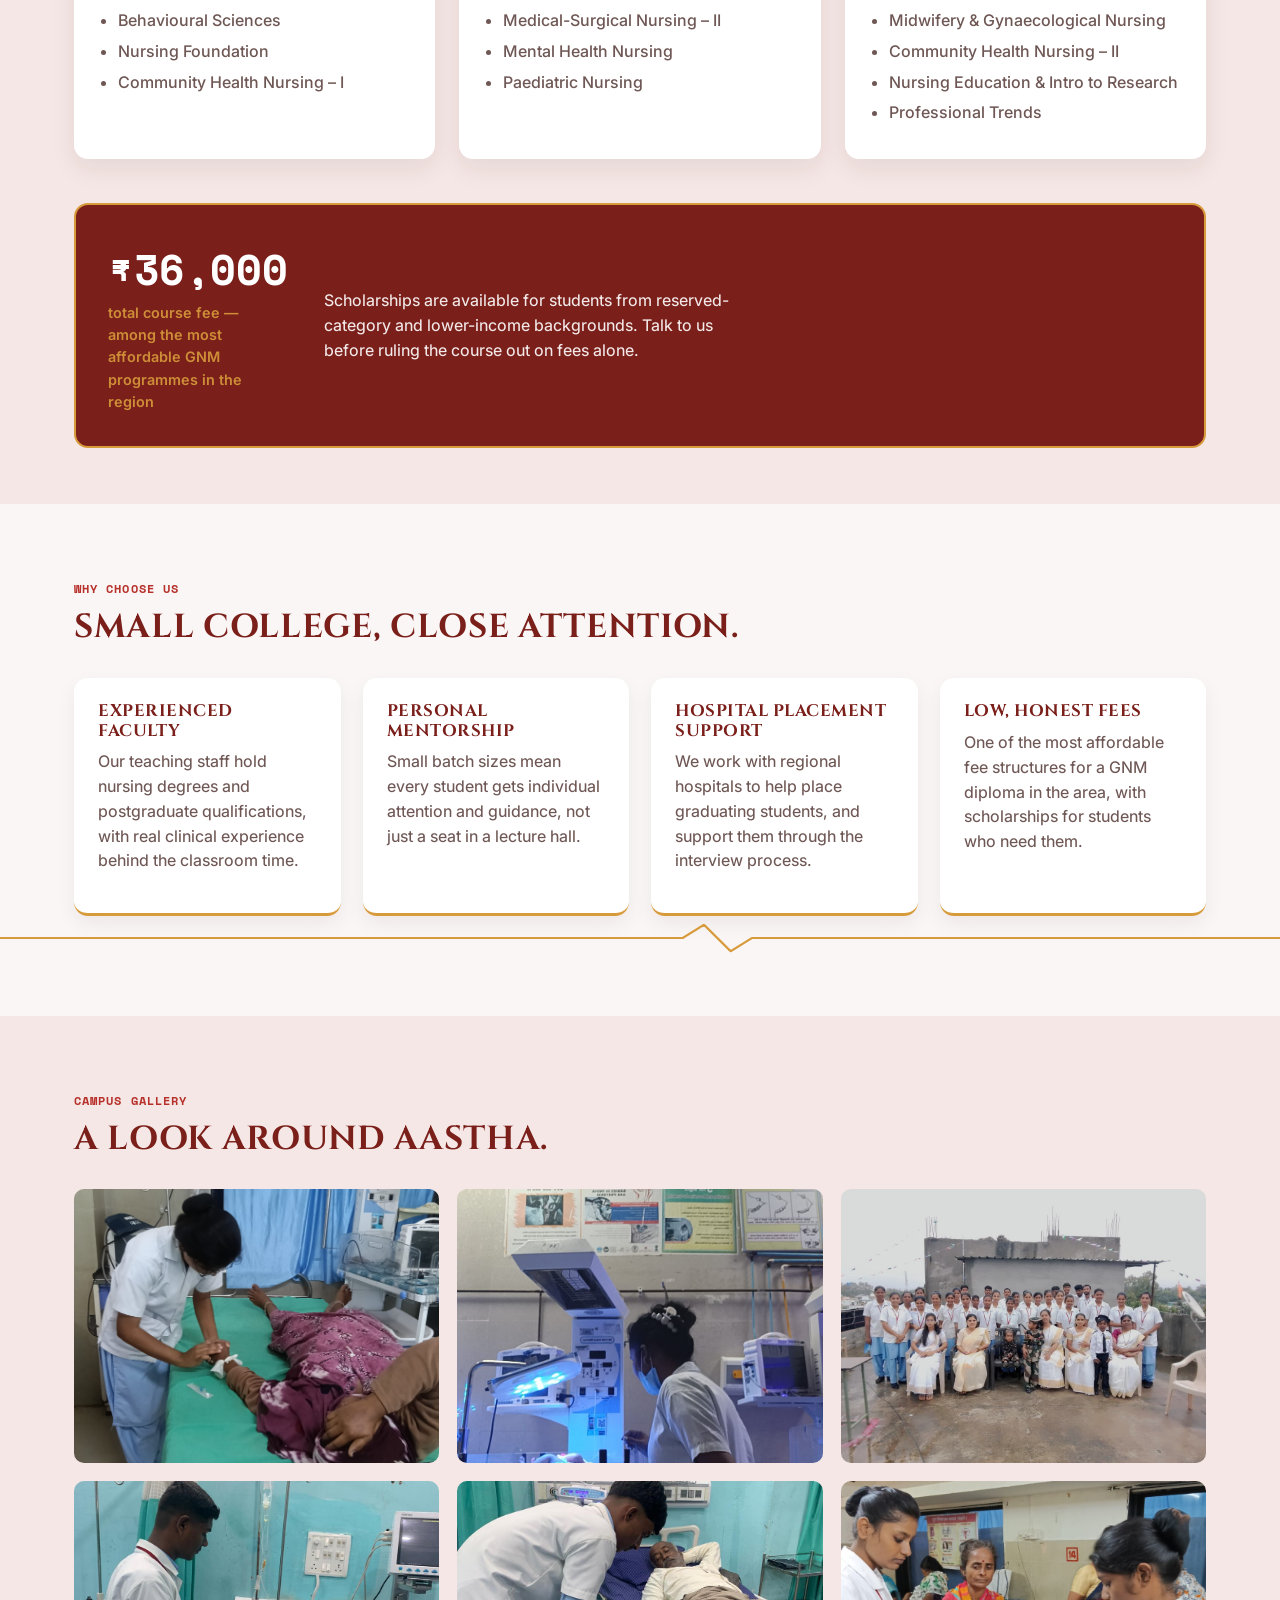
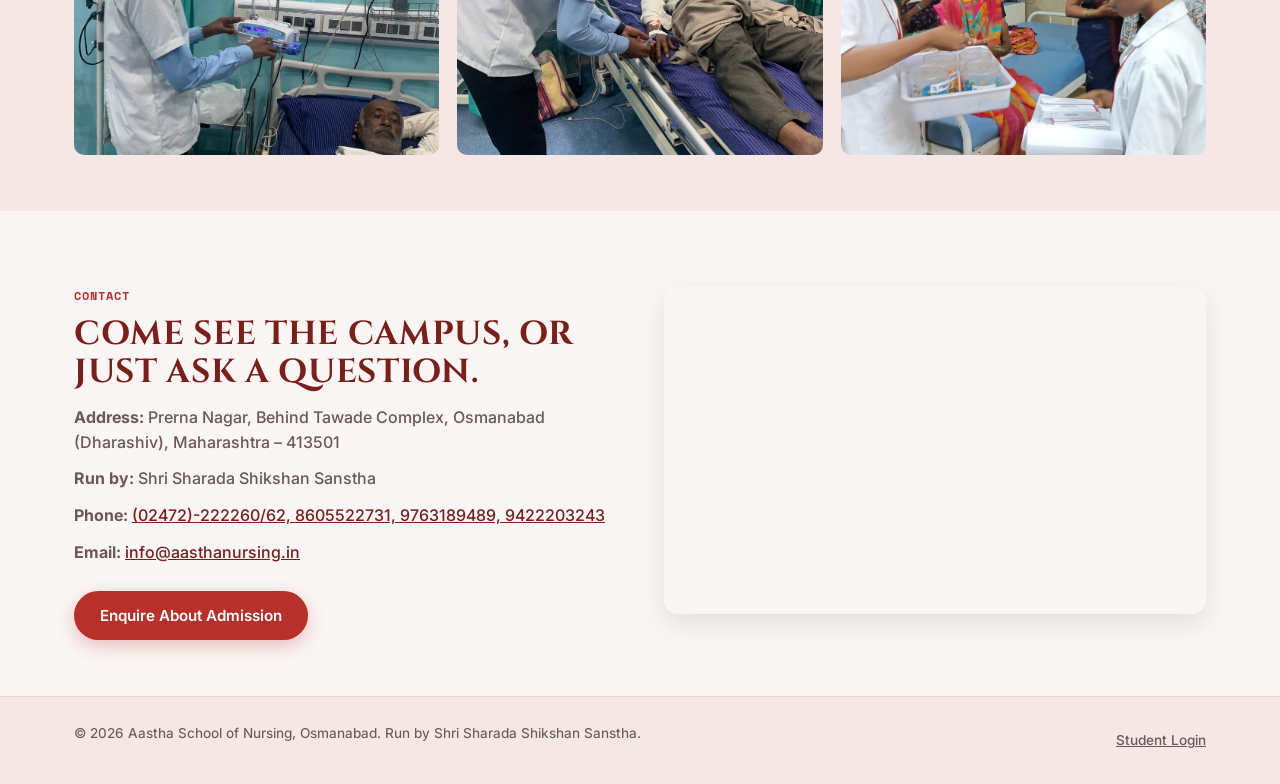
==== commit 554efe85: "Add files via upload" ====
--- a/index.html
+++ b/index.html
@@ -27,7 +27,18 @@
       <a href="#why-us">Why Us</a>
       <a href="#gallery">Gallery</a>
       <a href="#contact">Contact</a>
-      <a href="student-login.html" class="nav-login">Student Login</a>
+      <span class="nav-login-wrap">
+        <a href="student-login.html" class="nav-login">Student Login</a>
+        <span class="hanging-sign" aria-hidden="true">
+          <svg viewBox="0 0 90 100" width="62" height="70">
+            <line x1="22" y1="0" x2="30" y2="26" stroke="#3A1613" stroke-width="2"/>
+            <line x1="68" y1="0" x2="60" y2="26" stroke="#3A1613" stroke-width="2"/>
+            <rect x="10" y="26" width="70" height="46" rx="6" fill="#D89B3C" stroke="#7A1F1A" stroke-width="2"/>
+            <text x="45" y="46" text-anchor="middle" font-family="Cinzel, serif" font-weight="700" font-size="11" fill="#7A1F1A">NOTES</text>
+            <text x="45" y="61" text-anchor="middle" font-family="Cinzel, serif" font-weight="700" font-size="11" fill="#7A1F1A">INSIDE</text>
+          </svg>
+        </span>
+      </span>
     </nav>
     <button class="nav-toggle" id="navToggle" aria-label="Toggle menu" aria-expanded="false">
       <span></span><span></span><span></span>
--- a/style.css
+++ b/style.css
@@ -49,7 +49,7 @@
 
 h1,h2,h3{
   font-family:var(--font-display);
-  color:var(--bg);
+  color:var(--red-dark);
   line-height:1.15;
   margin:0 0 .4em;
   font-weight:700;
@@ -339,3 +339,140 @@
   font-size:.85rem; color:var(--ink-soft);
 }
 .footer-inner a{ text-decoration:underline; }
+
+/* ============================================
+   Mobile spacing tightened — less scroll, same content
+   ============================================ */
+@media (max-width: 640px){
+  .hero{ padding-top:28px; }
+  .hero-inner{ gap:28px; padding-bottom:8px; }
+  .hero-actions{ gap:10px; }
+  .hero-stat{ padding:10px 16px; }
+
+  .section{ padding:44px 0 32px; }
+  .section-sub{ margin-bottom:4px; }
+
+  .about-grid{ gap:28px; }
+  .mini-stats{ gap:10px; margin-top:16px; }
+  .mini-stats > div{ padding:10px 14px; }
+  .about-side{ padding:22px; }
+
+  .year-cards{ gap:16px; margin:24px 0 28px; }
+  .year-card{ padding:20px 20px; }
+  .fee-callout{ padding:22px; gap:18px; }
+  .fee-amount{ font-size:2rem; }
+
+  .why-grid{ gap:14px; margin-top:20px; }
+  .why-card{ padding:18px; }
+
+  .gallery-grid{ gap:10px; margin-top:18px; }
+
+  .contact-grid{ gap:28px; }
+  .contact-list li{ margin-bottom:8px; }
+
+  h1{ margin-bottom:.3em; }
+  h2{ margin-bottom:.3em; }
+  p{ margin-bottom:.7em; }
+}
+
+/* ============================================
+   Auth forms + admin dashboard
+   ============================================ */
+.auth-wrap{
+  max-width:420px; margin:0 auto;
+  min-height:70vh; display:flex; flex-direction:column; justify-content:center;
+}
+.auth-card{
+  background:var(--card); border-radius:var(--radius);
+  padding:36px; box-shadow:0 14px 34px rgba(42,25,22,.1);
+  border-top:3px solid var(--red);
+}
+.field{ margin-bottom:18px; }
+.field label{
+  display:block; font-size:.82rem; font-weight:600;
+  color:var(--ink); margin-bottom:6px;
+}
+.field input{
+  width:100%; padding:12px 14px; border-radius:8px;
+  border:1.5px solid var(--line); font-family:var(--font-body);
+  font-size:.95rem; background:var(--bg); color:var(--ink);
+}
+.field input:focus{ outline:none; border-color:var(--red); }
+.field-hint{ font-size:.78rem; color:var(--ink-soft); margin-top:5px; }
+.form-msg{
+  font-size:.88rem; padding:10px 14px; border-radius:8px; margin-bottom:16px;
+  display:none;
+}
+.form-msg.show{ display:block; }
+.form-msg.error{ background:#FCE8E6; color:var(--red-dark); }
+.form-msg.success{ background:#E7F3EC; color:#1D4A34; }
+.btn-block{ width:100%; text-align:center; display:block; border:none; cursor:pointer; }
+
+/* Admin dashboard */
+.admin-toolbar{
+  display:flex; gap:14px; align-items:center; flex-wrap:wrap;
+  margin:24px 0; justify-content:space-between;
+}
+.admin-search{ flex:1; min-width:220px; max-width:340px; }
+.admin-add{ display:flex; gap:10px; align-items:center; flex-wrap:wrap; }
+.admin-add input{ width:180px; }
+.admin-table{
+  width:100%; border-collapse:collapse; background:var(--card);
+  border-radius:var(--radius); overflow:hidden;
+  box-shadow:0 8px 20px rgba(42,25,22,.06);
+}
+.admin-table th{
+  text-align:left; font-family:var(--font-mono); font-size:.75rem;
+  text-transform:uppercase; letter-spacing:.06em; color:var(--ink-soft);
+  padding:12px 16px; border-bottom:2px solid var(--line);
+}
+.admin-table td{
+  padding:12px 16px; border-bottom:1px solid var(--line); font-size:.9rem;
+}
+.status-pill{
+  display:inline-block; padding:4px 12px; border-radius:999px;
+  font-size:.78rem; font-weight:600;
+}
+.status-active{ background:#E7F3EC; color:#1D4A34; }
+.status-revoked{ background:#FCE8E6; color:var(--red-dark); }
+.status-pending{ background:#FCF3E3; color:#7A5A1F; }
+.toggle-btn{
+  padding:6px 14px; border-radius:999px; border:1.5px solid var(--line);
+  background:none; cursor:pointer; font-size:.82rem; font-weight:600;
+  font-family:var(--font-body); color:var(--ink);
+}
+.toggle-btn:hover{ border-color:var(--red); color:var(--red-dark); }
+.logout-link{ font-size:.85rem; text-decoration:underline; cursor:pointer; }
+
+/* Simple single-link nav for notes/settings/admin pages (no hamburger toggle needed) */
+.simple-nav{ display:flex; align-items:center; gap:20px; }
+.simple-nav a, .simple-nav .logout-link{
+  color:#fff; text-decoration:none; font-size:.9rem; font-weight:500;
+}
+.simple-nav a:hover, .simple-nav .logout-link:hover{ text-decoration:underline; }
+
+/* Password show/hide toggle */
+.field-password{ position:relative; }
+.field-password input{ padding-right:64px; }
+.pw-toggle{
+  position:absolute; right:12px; top:50%; transform:translateY(-50%);
+  background:none; border:none; cursor:pointer;
+  font-size:.8rem; font-weight:600; color:var(--red-dark);
+  font-family:var(--font-body); padding:4px 6px;
+}
+.pw-toggle:hover{ text-decoration:underline; }
+
+/* Hanging "Notes Inside" sign — swings off the Student Login button */
+.nav-login-wrap{ position:relative; display:inline-block; }
+.hanging-sign{
+  position:absolute; top:100%; right:2px;
+  transform-origin:top center;
+  animation:sign-swing 3.5s ease-in-out infinite;
+  pointer-events:none;
+}
+@keyframes sign-swing{
+  0%, 100%{ transform:rotate(-5deg); }
+  50%{ transform:rotate(5deg); }
+}
+@media (max-width: 860px){ .hanging-sign{ display:none; } }
+@media (prefers-reduced-motion: reduce){ .hanging-sign{ animation:none; } }
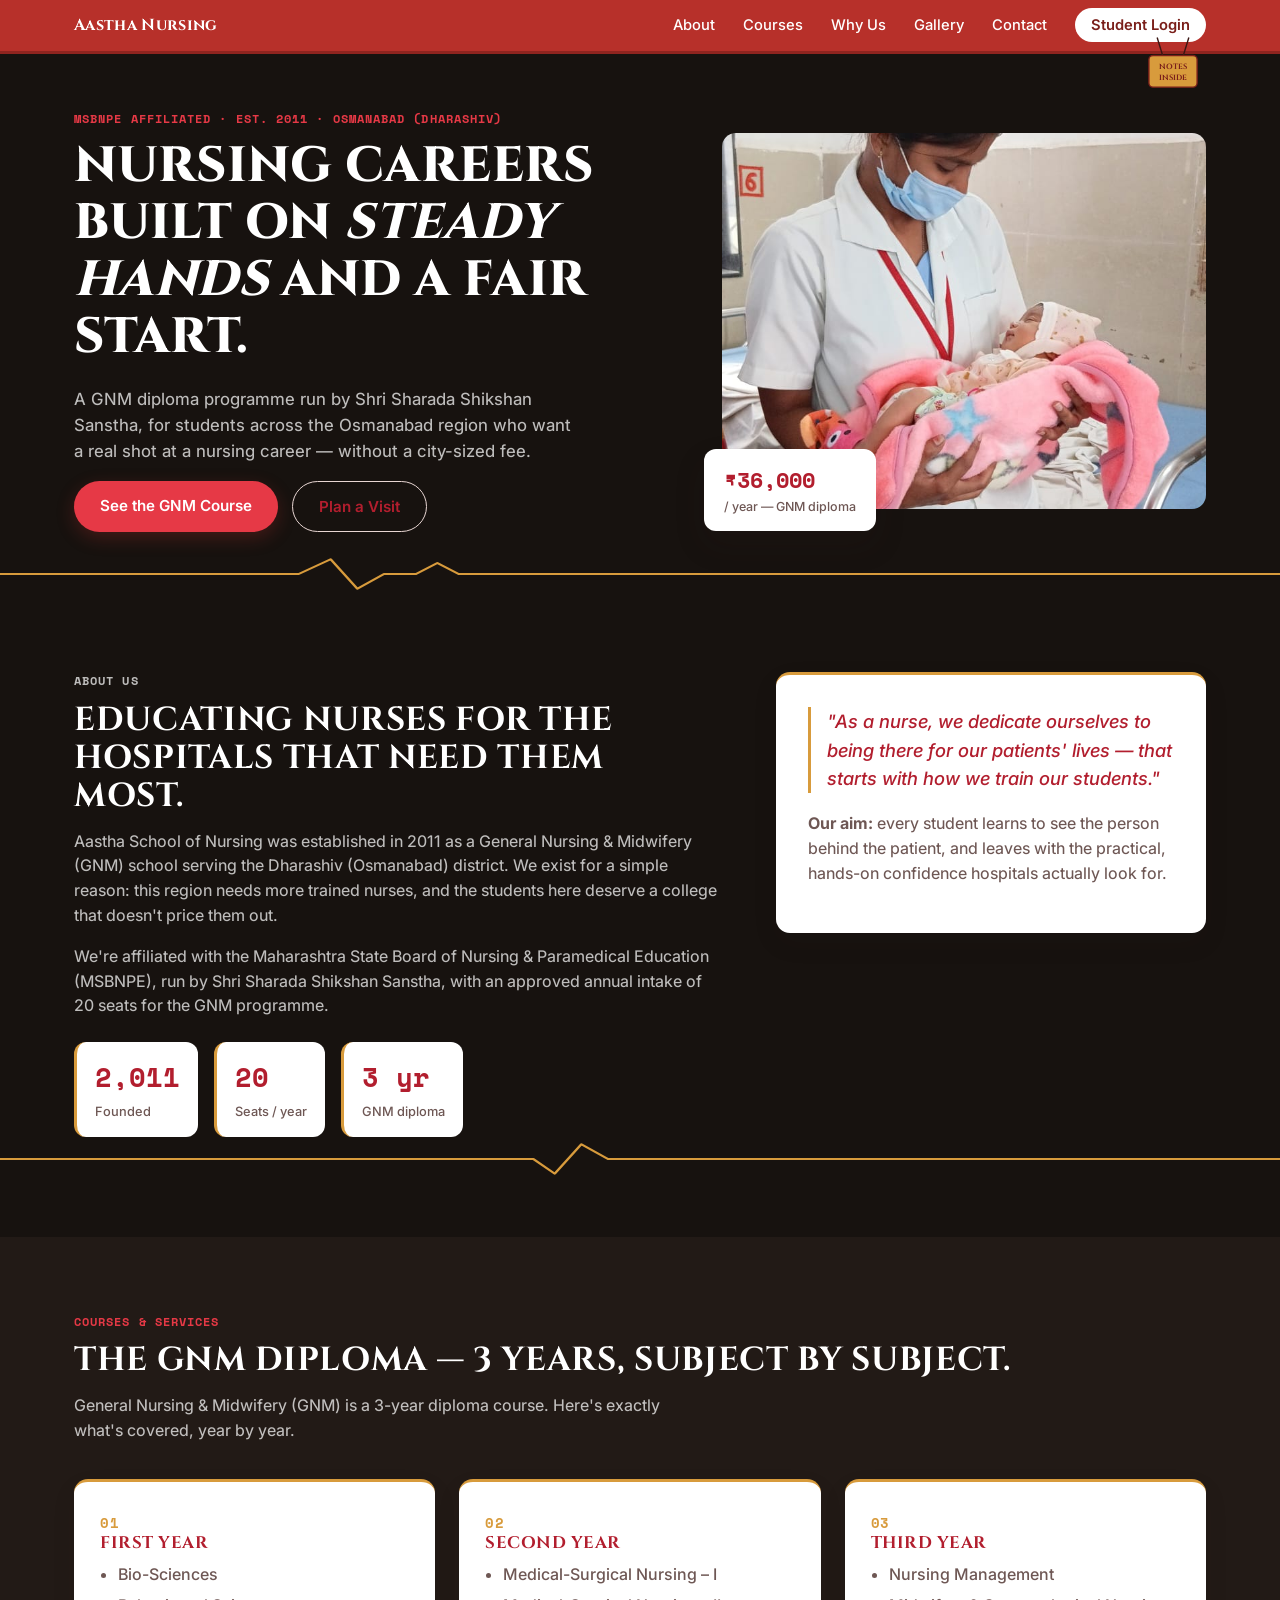
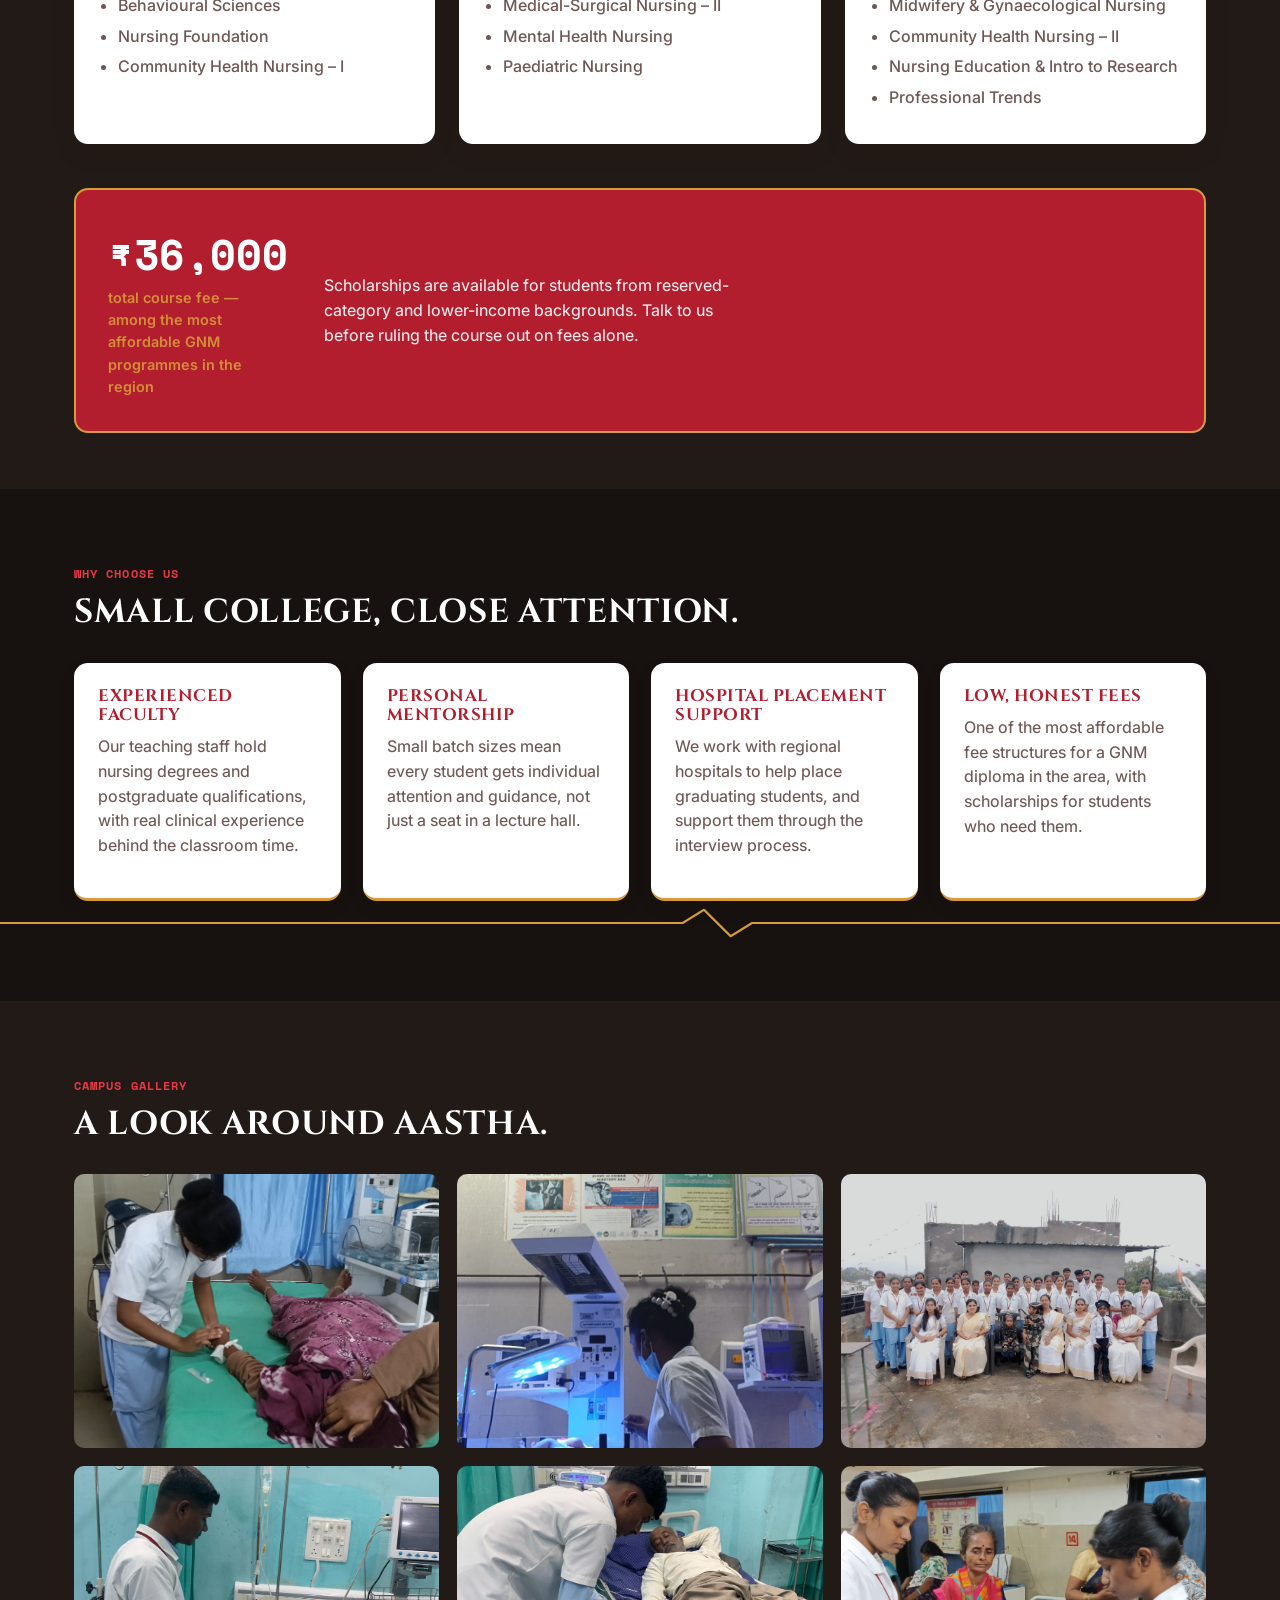
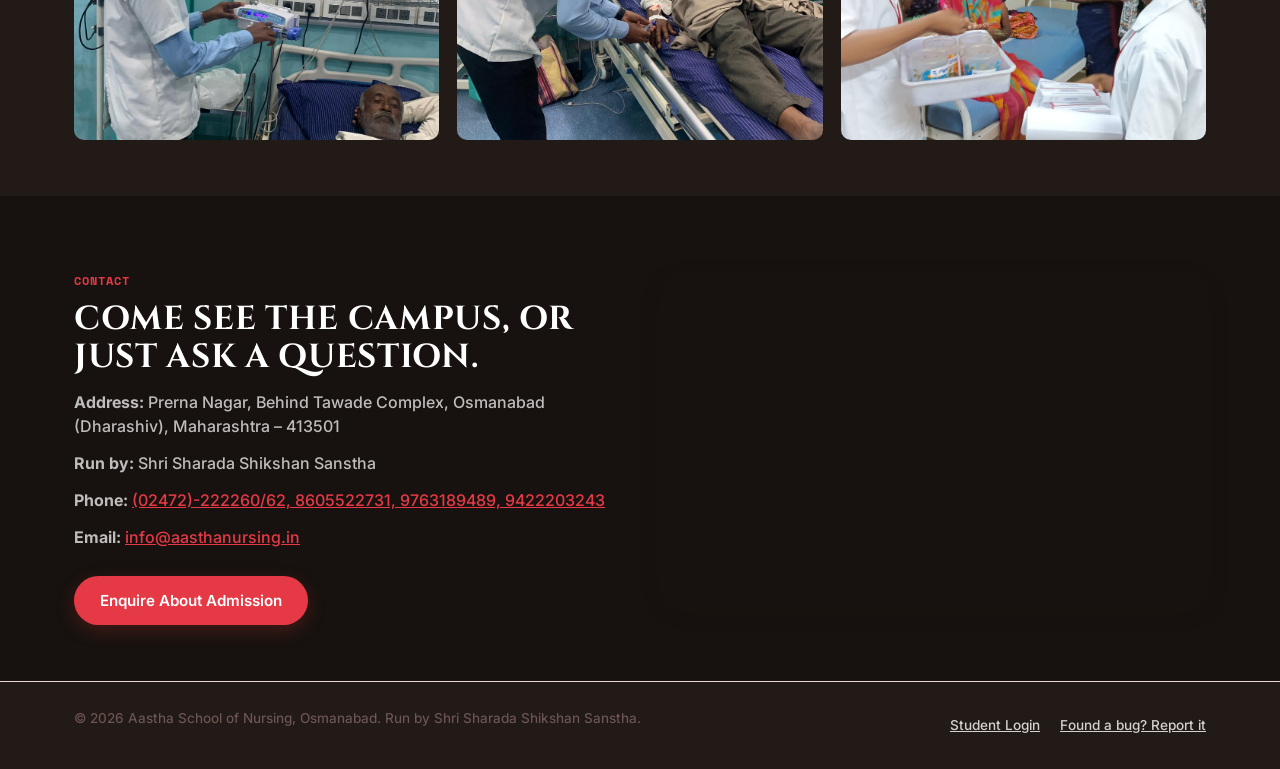
==== commit d4c25e2f: "Add files via upload" ====
--- a/index.html
+++ b/index.html
@@ -13,13 +13,12 @@
 </head>
 <body>
 
-<div class="pulse-cursor-line" aria-hidden="true"></div>
+<div class="lightbox-overlay" id="lightboxOverlay"><img id="lightboxImg" src="" alt=""></div>
 
 <header class="site-header">
   <div class="wrap header-inner">
-    <a href="#top" class="brand">
-      <img src="assets/logo-mark.svg" alt="" class="brand-mark-img" width="38" height="38">
-      <span class="brand-text">Aastha School of Nursing</span>
+    <a href="index.html" class="brand">
+      <span class="brand-text">Aastha Nursing</span>
     </a>
     <nav class="main-nav" id="mainNav">
       <a href="#about">About</a>
@@ -52,20 +51,20 @@
   <section class="hero">
     <div class="wrap hero-inner">
       <div class="hero-copy">
-        <p class="eyebrow">MSBNPE Affiliated &middot; Est. 2011 &middot; Osmanabad (Dharashiv)</p>
-        <h1>Nursing careers built on <em>steady hands</em> and a fair start.</h1>
-        <p class="hero-sub">A GNM diploma programme run by Shri Sharada Shikshan Sanstha, for students across the Osmanabad region who want a real shot at a nursing career — without a city-sized fee.</p>
-        <div class="hero-actions">
+        <p class="eyebrow reveal">MSBNPE Affiliated &middot; Est. 2011 &middot; Osmanabad (Dharashiv)</p>
+        <h1 class="reveal">Nursing careers built on <em>steady hands</em> and a fair start.</h1>
+        <p class="hero-sub reveal">A GNM diploma programme run by Shri Sharada Shikshan Sanstha, for students across the Osmanabad region who want a real shot at a nursing career — without a city-sized fee.</p>
+        <div class="hero-actions reveal">
           <a href="#courses" class="btn btn-primary">See the GNM Course</a>
           <a href="#contact" class="btn btn-ghost">Plan a Visit</a>
         </div>
       </div>
-      <div class="hero-card">
+      <div class="hero-card reveal">
         <div class="hero-photo">
           <img src="assets/hero.jpg" alt="Aastha School of Nursing campus" class="hero-photo-img">
         </div>
         <div class="hero-stat">
-          <span class="stat-num">₹36,000</span>
+          <span class="stat-num" data-count-to="36000" data-prefix="₹">₹36,000</span>
           <span class="stat-label">/ year — GNM diploma</span>
         </div>
       </div>
@@ -79,17 +78,17 @@
   <section id="about" class="section">
     <div class="wrap about-grid">
       <div class="about-text">
-        <p class="eyebrow">About Us</p>
-        <h2>Educating nurses for the hospitals that need them most.</h2>
-        <p>Aastha School of Nursing was established in 2011 as a General Nursing &amp; Midwifery (GNM) school serving the Dharashiv (Osmanabad) district. We exist for a simple reason: this region needs more trained nurses, and the students here deserve a college that doesn't price them out.</p>
-        <p>We're affiliated with the Maharashtra State Board of Nursing &amp; Paramedical Education (MSBNPE), run by Shri Sharada Shikshan Sanstha, with an approved annual intake of 20 seats for the GNM programme.</p>
-        <div class="mini-stats">
-          <div><span class="mini-num">2011</span><span class="mini-label">Founded</span></div>
-          <div><span class="mini-num">20</span><span class="mini-label">Seats / year</span></div>
-          <div><span class="mini-num">3 yr</span><span class="mini-label">GNM diploma</span></div>
-        </div>
-      </div>
-      <div class="about-side">
+        <p class="eyebrow reveal">About Us</p>
+        <h2 class="reveal">Educating nurses for the hospitals that need them most.</h2>
+        <p class="reveal">Aastha School of Nursing was established in 2011 as a General Nursing &amp; Midwifery (GNM) school serving the Dharashiv (Osmanabad) district. We exist for a simple reason: this region needs more trained nurses, and the students here deserve a college that doesn't price them out.</p>
+        <p class="reveal">We're affiliated with the Maharashtra State Board of Nursing &amp; Paramedical Education (MSBNPE), run by Shri Sharada Shikshan Sanstha, with an approved annual intake of 20 seats for the GNM programme.</p>
+        <div class="mini-stats reveal-stagger">
+          <div><span class="mini-num" data-count-to="2011">2011</span><span class="mini-label">Founded</span></div>
+          <div><span class="mini-num" data-count-to="20">20</span><span class="mini-label">Seats / year</span></div>
+          <div><span class="mini-num" data-count-to="3" data-suffix=" yr">3 yr</span><span class="mini-label">GNM diploma</span></div>
+        </div>
+      </div>
+      <div class="about-side reveal">
         <blockquote>
           "As a nurse, we dedicate ourselves to being there for our patients' lives — that starts with how we train our students."
         </blockquote>
@@ -104,11 +103,11 @@
   <!-- COURSES -->
   <section id="courses" class="section section-alt">
     <div class="wrap">
-      <p class="eyebrow">Courses &amp; Services</p>
-      <h2>The GNM Diploma — 3 years, subject by subject.</h2>
-      <p class="section-sub">General Nursing &amp; Midwifery (GNM) is a 3-year diploma course. Here's exactly what's covered, year by year.</p>
-
-      <div class="year-cards">
+      <p class="eyebrow reveal">Courses &amp; Services</p>
+      <h2 class="reveal">The GNM Diploma — 3 years, subject by subject.</h2>
+      <p class="section-sub reveal">General Nursing &amp; Midwifery (GNM) is a 3-year diploma course. Here's exactly what's covered, year by year.</p>
+
+      <div class="year-cards reveal-stagger">
         <div class="year-card">
           <span class="year-num">01</span>
           <h3>First Year</h3>
@@ -142,9 +141,9 @@
         </div>
       </div>
 
-      <div class="fee-callout">
+      <div class="fee-callout reveal">
         <div>
-          <span class="fee-amount">₹36,000</span>
+          <span class="fee-amount" data-count-to="36000" data-prefix="₹">₹36,000</span>
           <span class="fee-caption">total course fee — among the most affordable GNM programmes in the region</span>
         </div>
         <p>Scholarships are available for students from reserved-category and lower-income backgrounds. Talk to us before ruling the course out on fees alone.</p>
@@ -155,9 +154,9 @@
   <!-- WHY US -->
   <section id="why-us" class="section">
     <div class="wrap">
-      <p class="eyebrow">Why Choose Us</p>
-      <h2>Small college, close attention.</h2>
-      <div class="why-grid">
+      <p class="eyebrow reveal">Why Choose Us</p>
+      <h2 class="reveal">Small college, close attention.</h2>
+      <div class="why-grid reveal-stagger">
         <div class="why-card">
           <h3>Experienced faculty</h3>
           <p>Our teaching staff hold nursing degrees and postgraduate qualifications, with real clinical experience behind the classroom time.</p>
@@ -184,9 +183,9 @@
   <!-- GALLERY -->
   <section id="gallery" class="section section-alt">
     <div class="wrap">
-      <p class="eyebrow">Campus Gallery</p>
-      <h2>A look around Aastha.</h2>
-      <div class="gallery-grid">
+      <p class="eyebrow reveal">Campus Gallery</p>
+      <h2 class="reveal">A look around Aastha.</h2>
+      <div class="gallery-grid reveal-stagger">
         <div class="gallery-item"><img src="assets/gallery/gallery-01.jpg" alt="Aastha School of Nursing campus"></div>
         <div class="gallery-item"><img src="assets/gallery/gallery-02.jpg" alt="Aastha School of Nursing campus"></div>
         <div class="gallery-item"><img src="assets/gallery/gallery-03.jpg" alt="Aastha School of Nursing campus"></div>
@@ -201,9 +200,9 @@
   <section id="contact" class="section">
     <div class="wrap contact-grid">
       <div>
-        <p class="eyebrow">Contact</p>
-        <h2>Come see the campus, or just ask a question.</h2>
-        <ul class="contact-list">
+        <p class="eyebrow reveal">Contact</p>
+        <h2 class="reveal">Come see the campus, or just ask a question.</h2>
+        <ul class="contact-list reveal">
           <li><strong>Address:</strong> Prerna Nagar, Behind Tawade Complex, Osmanabad (Dharashiv), Maharashtra – 413501</li>
           <li><strong>Run by:</strong> Shri Sharada Shikshan Sanstha</li>
           <li><strong>Phone:</strong> <a href="tel:+912472222260">(02472)-222260/62, 8605522731, 9763189489, 9422203243</a></li>
@@ -211,7 +210,7 @@
         </ul>
         <a href="#" class="btn btn-primary">Enquire About Admission</a>
       </div>
-      <div class="map-embed">
+      <div class="map-embed reveal">
         <iframe title="Aastha School of Nursing location" src="https://www.google.com/maps?q=Samata+Colony+Rd,+Samta+Colony,+Dharashiv,+Maharashtra+413501&output=embed" width="100%" height="320" style="border:0;" loading="lazy"></iframe>
     </div>
   </section>
@@ -221,7 +220,10 @@
 <footer class="site-footer">
   <div class="wrap footer-inner">
     <p>&copy; <span id="year"></span> Aastha School of Nursing, Osmanabad. Run by Shri Sharada Shikshan Sanstha.</p>
-    <a href="student-login.html">Student Login</a>
+    <div style="display:flex; gap:20px; align-items:center;">
+      <a href="student-login.html">Student Login</a>
+      <a href="mailto:vanwechaitanya@gmail.com">Found a bug? Report it</a>
+    </div>
   </div>
 </footer>
 
--- a/style.css
+++ b/style.css
@@ -2,11 +2,11 @@
    Design tokens
    ============================================ */
 :root{
-  --bg: #FAF6F5;
-  --bg-alt: #F5E7E5;
+  --bg: #17120F;
+  --bg-alt: #221A16;
   --card: #FFFFFF;
-  --red: #B7302A;
-  --red-dark: #7A1F1A;
+  --red: #E63946;
+  --red-dark: #B21E2E;
   --marigold: #D89B3C;
   --ink: #2B1F1D;
   --ink-soft: #6E5754;
@@ -49,13 +49,14 @@
 
 h1,h2,h3{
   font-family:var(--font-display);
-  color:var(--red-dark);
   line-height:1.15;
   margin:0 0 .4em;
   font-weight:700;
   text-transform:uppercase;
   letter-spacing:.02em;
 }
+h1,h2{ color:#FFFFFF; }
+h3{ color:var(--red-dark); }
 h1{ font-size:clamp(1.9rem, 4vw, 3.1rem); font-weight:800; letter-spacing:.01em; }
 h2{ font-size:clamp(1.4rem, 2.6vw, 2.1rem); }
 h3{ font-size:1.05rem; margin-bottom:.5em; font-weight:700; letter-spacing:.03em; }
@@ -233,7 +234,7 @@
 }
 .mini-stats{ display:flex; gap:16px; margin-top:24px; flex-wrap:wrap; }
 .mini-stats > div{
-  background:var(--bg-alt); border-radius:12px; padding:14px 18px;
+  background:var(--card); border-radius:12px; padding:14px 18px;
   border-left:3px solid var(--marigold);
 }
 .mini-num{
@@ -336,9 +337,9 @@
 .footer-inner{
   display:flex; justify-content:space-between; align-items:center;
   flex-wrap:wrap; gap:10px;
-  font-size:.85rem; color:var(--ink-soft);
-}
-.footer-inner a{ text-decoration:underline; }
+  font-size:.85rem; color:rgba(255,255,255,.6);
+}
+.footer-inner a{ text-decoration:underline; color:rgba(255,255,255,.8); }
 
 /* ============================================
    Mobile spacing tightened — less scroll, same content
@@ -395,7 +396,7 @@
 .field input{
   width:100%; padding:12px 14px; border-radius:8px;
   border:1.5px solid var(--line); font-family:var(--font-body);
-  font-size:.95rem; background:var(--bg); color:var(--ink);
+  font-size:.95rem; background:var(--card); color:var(--ink);
 }
 .field input:focus{ outline:none; border-color:var(--red); }
 .field-hint{ font-size:.78rem; color:var(--ink-soft); margin-top:5px; }
@@ -476,3 +477,118 @@
 }
 @media (max-width: 860px){ .hanging-sign{ display:none; } }
 @media (prefers-reduced-motion: reduce){ .hanging-sign{ animation:none; } }
+
+/* ============================================
+   Interactive layer — simple, restrained
+   ============================================ */
+
+/* Scroll reveal (fade + rise) — the one consistent animation used site-wide */
+.reveal{
+  opacity:0; transform:translateY(20px);
+  transition:opacity .6s ease, transform .6s ease;
+}
+.reveal.revealed{ opacity:1; transform:translateY(0); }
+
+/* Staggered children reveal (card grids) */
+.reveal-stagger > *{
+  opacity:0; transform:translateY(16px);
+  transition:opacity .5s ease, transform .5s ease;
+}
+.reveal-stagger.revealed > *:nth-child(1){ transition-delay:.03s; }
+.reveal-stagger.revealed > *:nth-child(2){ transition-delay:.09s; }
+.reveal-stagger.revealed > *:nth-child(3){ transition-delay:.15s; }
+.reveal-stagger.revealed > *:nth-child(4){ transition-delay:.21s; }
+.reveal-stagger.revealed > *:nth-child(5){ transition-delay:.27s; }
+.reveal-stagger.revealed > *:nth-child(6){ transition-delay:.33s; }
+.reveal-stagger.revealed > *{ opacity:1; transform:translateY(0); }
+
+/* Hero photo — slow, subtle "living photo" zoom */
+.hero-photo-img{ animation:hero-zoom 16s ease-in-out infinite alternate; }
+@keyframes hero-zoom{
+  from{ transform:scale(1); }
+  to{ transform:scale(1.06); }
+}
+
+/* Count-up numbers get a tiny pop when they finish */
+.count-pop{ animation:count-pop-anim .3s ease; }
+@keyframes count-pop-anim{
+  0%{ transform:scale(1); } 50%{ transform:scale(1.06); } 100%{ transform:scale(1); }
+}
+
+/* Gallery lightbox */
+.lightbox-overlay{
+  position:fixed; inset:0; background:rgba(20,10,9,.88);
+  display:none; align-items:center; justify-content:center;
+  z-index:1000; padding:24px; cursor:zoom-out;
+}
+.lightbox-overlay.open{ display:flex; }
+.lightbox-overlay img{
+  max-width:min(90vw, 900px); max-height:85vh; border-radius:10px;
+  box-shadow:0 20px 60px rgba(0,0,0,.5);
+  transform:scale(.95); opacity:0;
+  animation:lightbox-in .2s ease forwards;
+}
+@keyframes lightbox-in{ to{ transform:scale(1); opacity:1; } }
+.gallery-item{ cursor:zoom-in; }
+
+@media (prefers-reduced-motion: reduce){
+  .reveal, .reveal-stagger > *{
+    opacity:1 !important; transform:none !important; transition:none !important;
+  }
+  .hero-photo-img{ animation:none !important; }
+}
+
+/* Admin: row action menu (three-dot) + delete confirmation modal */
+.row-menu{ position:relative; display:inline-block; }
+.row-menu-btn{
+  background:none; border:1.5px solid var(--line); border-radius:8px;
+  width:32px; height:32px; cursor:pointer; font-size:1.1rem; line-height:1;
+  color:var(--ink-soft); font-family:var(--font-body);
+}
+.row-menu-btn:hover{ border-color:var(--red); color:var(--red-dark); }
+.row-menu-dropdown{
+  display:none; position:absolute; right:0; top:calc(100% + 4px);
+  background:var(--card); border:1px solid var(--line); border-radius:10px;
+  box-shadow:0 10px 26px rgba(42,25,22,.14); min-width:170px; z-index:20;
+  overflow:hidden;
+}
+.row-menu-dropdown.open{ display:block; }
+.row-menu-dropdown button{
+  display:block; width:100%; text-align:left; padding:10px 14px;
+  background:none; border:none; cursor:pointer; font-size:.85rem;
+  font-family:var(--font-body); color:var(--red-dark); font-weight:600;
+}
+.row-menu-dropdown button:hover{ background:rgba(0,0,0,.05); }
+
+.modal-overlay{
+  position:fixed; inset:0; background:rgba(20,10,9,.6);
+  display:none; align-items:center; justify-content:center;
+  z-index:1000; padding:24px;
+}
+.modal-overlay.open{ display:flex; }
+.modal-box{
+  background:var(--card); border-radius:var(--radius); padding:30px;
+  max-width:420px; width:100%; border-top:3px solid var(--red);
+}
+.modal-box h3{ margin-bottom:10px; }
+.modal-box p{ font-size:.9rem; margin-bottom:16px; }
+.modal-actions{ display:flex; gap:10px; margin-top:18px; }
+.modal-actions .btn{ flex:1; }
+.btn-danger{ background:var(--red); color:#fff; }
+.btn-danger:hover:not(:disabled){ background:var(--red-dark); }
+.btn-danger:disabled{ opacity:.4; cursor:not-allowed; }
+
+/* Headings inside white auth cards must stay dark, not inherit the page's white heading color */
+.auth-card h2{ color:var(--red-dark); text-transform:none; letter-spacing:0; }
+
+/* Paragraphs sitting directly on the dark page background need light text.
+   Paragraphs inside white cards (.why-card p, .about-side p, etc.) are untouched
+   by this and correctly stay dark via the default p{} rule. */
+.hero-sub,
+.about-text > p,
+.section-sub,
+.contact-list li{
+  color:rgba(255,255,255,.72);
+}
+.contact-list a{ color:var(--red); text-decoration:underline; }
+.eyebrow{ color:var(--red); }
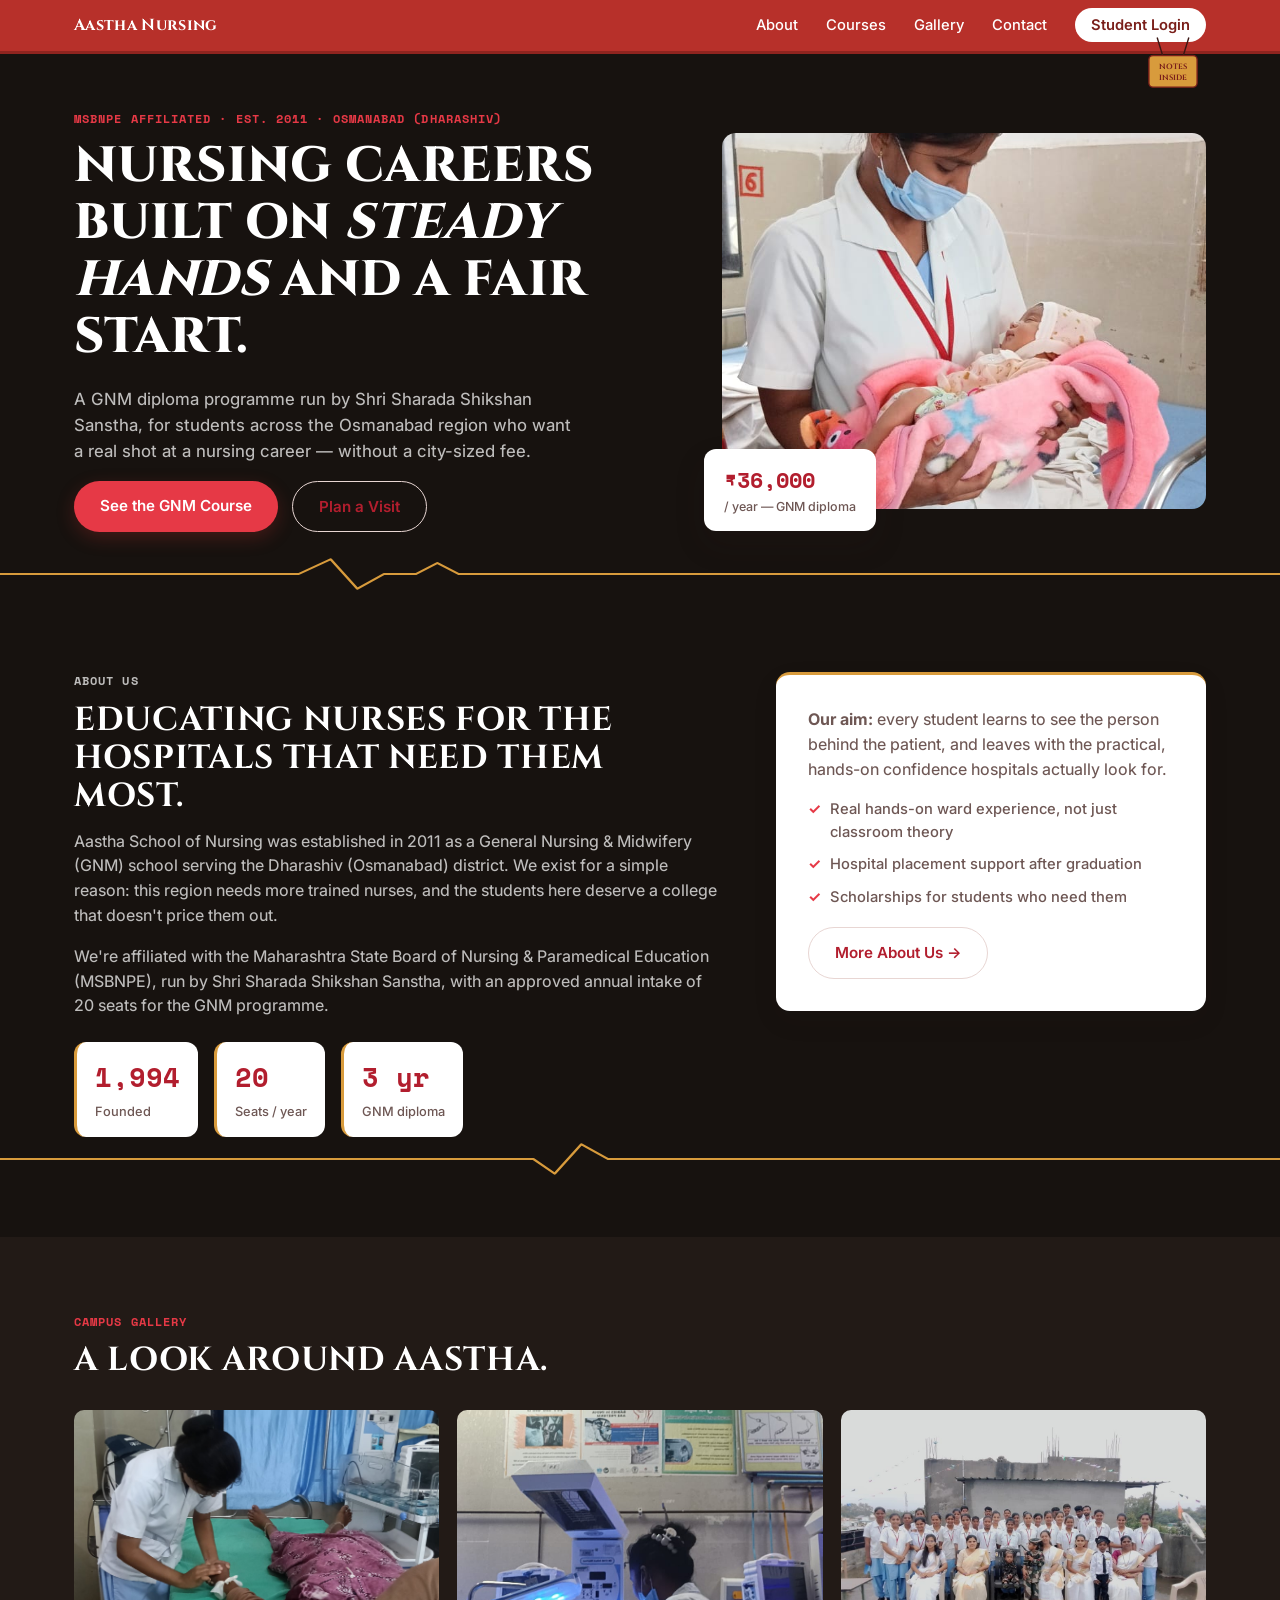
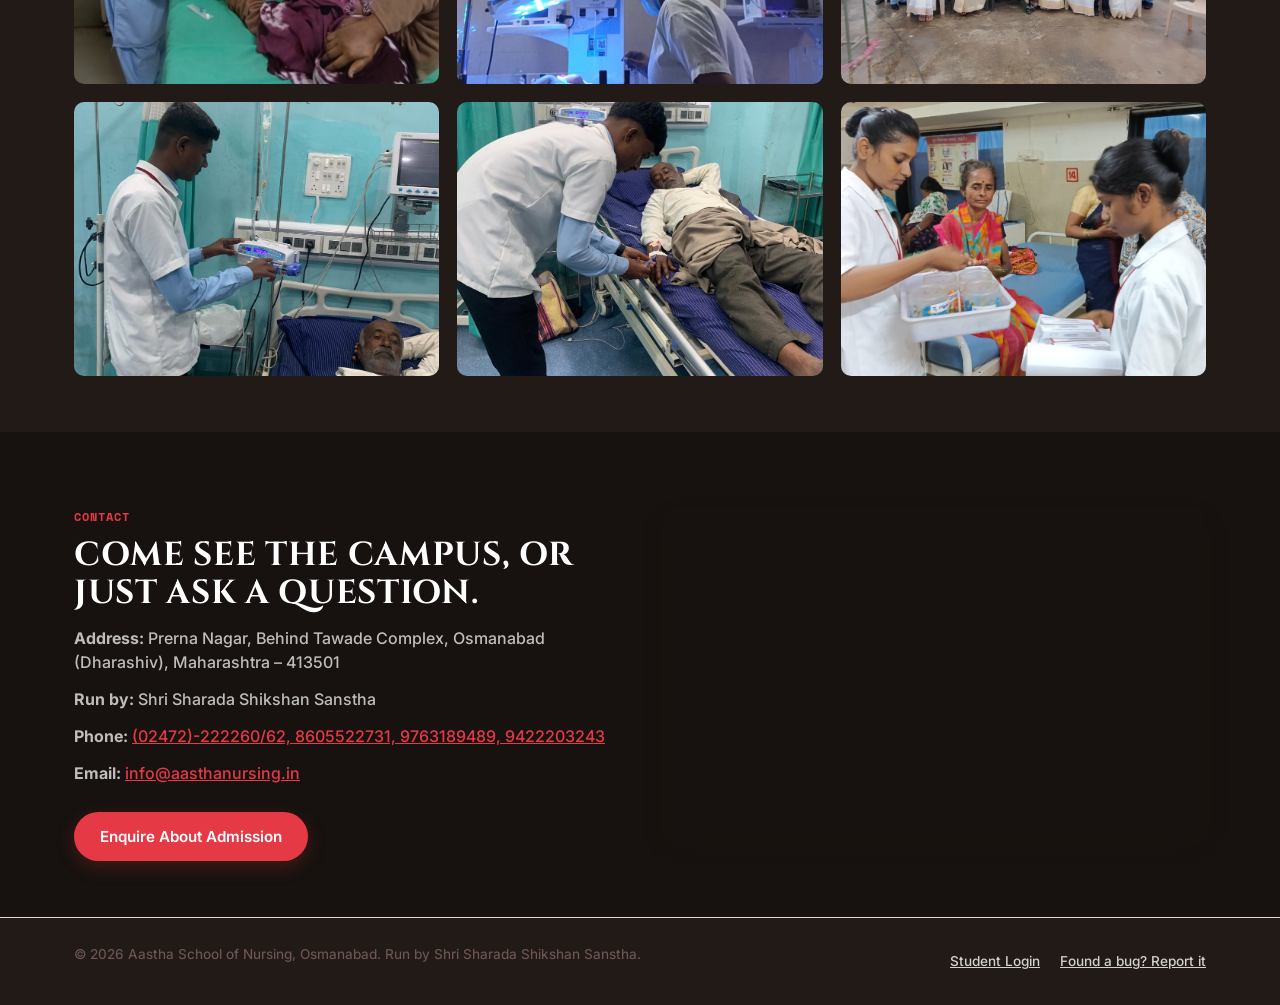
==== commit f950ca06: "Add files via upload" ====
--- a/index.html
+++ b/index.html
@@ -21,9 +21,8 @@
       <span class="brand-text">Aastha Nursing</span>
     </a>
     <nav class="main-nav" id="mainNav">
-      <a href="#about">About</a>
-      <a href="#courses">Courses</a>
-      <a href="#why-us">Why Us</a>
+      <a href="about.html">About</a>
+      <a href="courses.html">Courses</a>
       <a href="#gallery">Gallery</a>
       <a href="#contact">Contact</a>
       <span class="nav-login-wrap">
@@ -55,7 +54,7 @@
         <h1 class="reveal">Nursing careers built on <em>steady hands</em> and a fair start.</h1>
         <p class="hero-sub reveal">A GNM diploma programme run by Shri Sharada Shikshan Sanstha, for students across the Osmanabad region who want a real shot at a nursing career — without a city-sized fee.</p>
         <div class="hero-actions reveal">
-          <a href="#courses" class="btn btn-primary">See the GNM Course</a>
+          <a href="courses.html" class="btn btn-primary">See the GNM Course</a>
           <a href="#contact" class="btn btn-ghost">Plan a Visit</a>
         </div>
       </div>
@@ -89,94 +88,17 @@
         </div>
       </div>
       <div class="about-side reveal">
-        <blockquote>
-          "As a nurse, we dedicate ourselves to being there for our patients' lives — that starts with how we train our students."
-        </blockquote>
         <p class="about-mission"><strong>Our aim:</strong> every student learns to see the person behind the patient, and leaves with the practical, hands-on confidence hospitals actually look for.</p>
+        <ul class="about-highlights">
+          <li>Real hands-on ward experience, not just classroom theory</li>
+          <li>Hospital placement support after graduation</li>
+          <li>Scholarships for students who need them</li>
+        </ul>
+        <a href="about.html" class="btn btn-ghost" style="margin-top:8px;">More About Us &rarr;</a>
       </div>
     </div>
     <svg class="pulse-divider" viewBox="0 0 1200 60" preserveAspectRatio="none" aria-hidden="true">
       <path class="pulse-path" d="M0,30 L500,30 L520,50 L545,10 L570,30 L1200,30" />
-    </svg>
-  </section>
-
-  <!-- COURSES -->
-  <section id="courses" class="section section-alt">
-    <div class="wrap">
-      <p class="eyebrow reveal">Courses &amp; Services</p>
-      <h2 class="reveal">The GNM Diploma — 3 years, subject by subject.</h2>
-      <p class="section-sub reveal">General Nursing &amp; Midwifery (GNM) is a 3-year diploma course. Here's exactly what's covered, year by year.</p>
-
-      <div class="year-cards reveal-stagger">
-        <div class="year-card">
-          <span class="year-num">01</span>
-          <h3>First Year</h3>
-          <ul>
-            <li>Bio-Sciences</li>
-            <li>Behavioural Sciences</li>
-            <li>Nursing Foundation</li>
-            <li>Community Health Nursing – I</li>
-          </ul>
-        </div>
-        <div class="year-card">
-          <span class="year-num">02</span>
-          <h3>Second Year</h3>
-          <ul>
-            <li>Medical-Surgical Nursing – I</li>
-            <li>Medical-Surgical Nursing – II</li>
-            <li>Mental Health Nursing</li>
-            <li>Paediatric Nursing</li>
-          </ul>
-        </div>
-        <div class="year-card">
-          <span class="year-num">03</span>
-          <h3>Third Year</h3>
-          <ul>
-            <li>Nursing Management</li>
-            <li>Midwifery &amp; Gynaecological Nursing</li>
-            <li>Community Health Nursing – II</li>
-            <li>Nursing Education &amp; Intro to Research</li>
-            <li>Professional Trends</li>
-          </ul>
-        </div>
-      </div>
-
-      <div class="fee-callout reveal">
-        <div>
-          <span class="fee-amount" data-count-to="36000" data-prefix="₹">₹36,000</span>
-          <span class="fee-caption">total course fee — among the most affordable GNM programmes in the region</span>
-        </div>
-        <p>Scholarships are available for students from reserved-category and lower-income backgrounds. Talk to us before ruling the course out on fees alone.</p>
-      </div>
-    </div>
-  </section>
-
-  <!-- WHY US -->
-  <section id="why-us" class="section">
-    <div class="wrap">
-      <p class="eyebrow reveal">Why Choose Us</p>
-      <h2 class="reveal">Small college, close attention.</h2>
-      <div class="why-grid reveal-stagger">
-        <div class="why-card">
-          <h3>Experienced faculty</h3>
-          <p>Our teaching staff hold nursing degrees and postgraduate qualifications, with real clinical experience behind the classroom time.</p>
-        </div>
-        <div class="why-card">
-          <h3>Personal mentorship</h3>
-          <p>Small batch sizes mean every student gets individual attention and guidance, not just a seat in a lecture hall.</p>
-        </div>
-        <div class="why-card">
-          <h3>Hospital placement support</h3>
-          <p>We work with regional hospitals to help place graduating students, and support them through the interview process.</p>
-        </div>
-        <div class="why-card">
-          <h3>Low, honest fees</h3>
-          <p>One of the most affordable fee structures for a GNM diploma in the area, with scholarships for students who need them.</p>
-        </div>
-      </div>
-    </div>
-    <svg class="pulse-divider" viewBox="0 0 1200 60" preserveAspectRatio="none" aria-hidden="true">
-      <path class="pulse-path" d="M0,30 L640,30 L660,12 L685,48 L705,30 L1200,30" />
     </svg>
   </section>
 
@@ -212,6 +134,7 @@
       </div>
       <div class="map-embed reveal">
         <iframe title="Aastha School of Nursing location" src="https://www.google.com/maps?q=Samata+Colony+Rd,+Samta+Colony,+Dharashiv,+Maharashtra+413501&output=embed" width="100%" height="320" style="border:0;" loading="lazy"></iframe>
+      </div>
     </div>
   </section>
 
--- a/style.css
+++ b/style.css
@@ -592,3 +592,42 @@
 }
 .contact-list a{ color:var(--red); text-decoration:underline; }
 .eyebrow{ color:var(--red); }
+
+/* ============================================
+   Loading spinner state for buttons (login, add/delete student, etc.)
+   ============================================ */
+.btn-loading{ color:transparent !important; pointer-events:none; position:relative; }
+.btn-loading::after{
+  content:""; position:absolute; top:50%; left:50%; width:18px; height:18px;
+  margin:-9px 0 0 -9px; border:2.5px solid rgba(255,255,255,.35); border-top-color:#fff;
+  border-radius:50%; animation:btn-spin .7s linear infinite;
+}
+@keyframes btn-spin{ to{ transform:rotate(360deg); } }
+
+/* Admin search box — was unstyled before, now a real search field */
+.admin-search{
+  padding:11px 16px; border-radius:999px; border:1.5px solid var(--line);
+  font-family:var(--font-body); font-size:.9rem; background:var(--card); color:var(--ink);
+}
+.admin-search:focus{ outline:none; border-color:var(--red); }
+
+/* Small "back to home" link used on the About/Courses standalone pages */
+.back-home{
+  display:inline-flex; align-items:center; gap:6px;
+  font-size:.9rem; font-weight:600; color:var(--red);
+  text-decoration:none; margin-bottom:18px;
+}
+.back-home:hover{ text-decoration:underline; }
+
+@media (prefers-reduced-motion: reduce){
+  .btn-loading::after{ animation:none; }
+}
+
+.about-highlights{ list-style:none; padding:0; margin:16px 0 0; }
+.about-highlights li{
+  position:relative; padding-left:22px; margin-bottom:10px;
+  color:var(--ink-soft); font-size:.92rem;
+}
+.about-highlights li::before{
+  content:"✓"; position:absolute; left:0; color:var(--red); font-weight:700;
+}
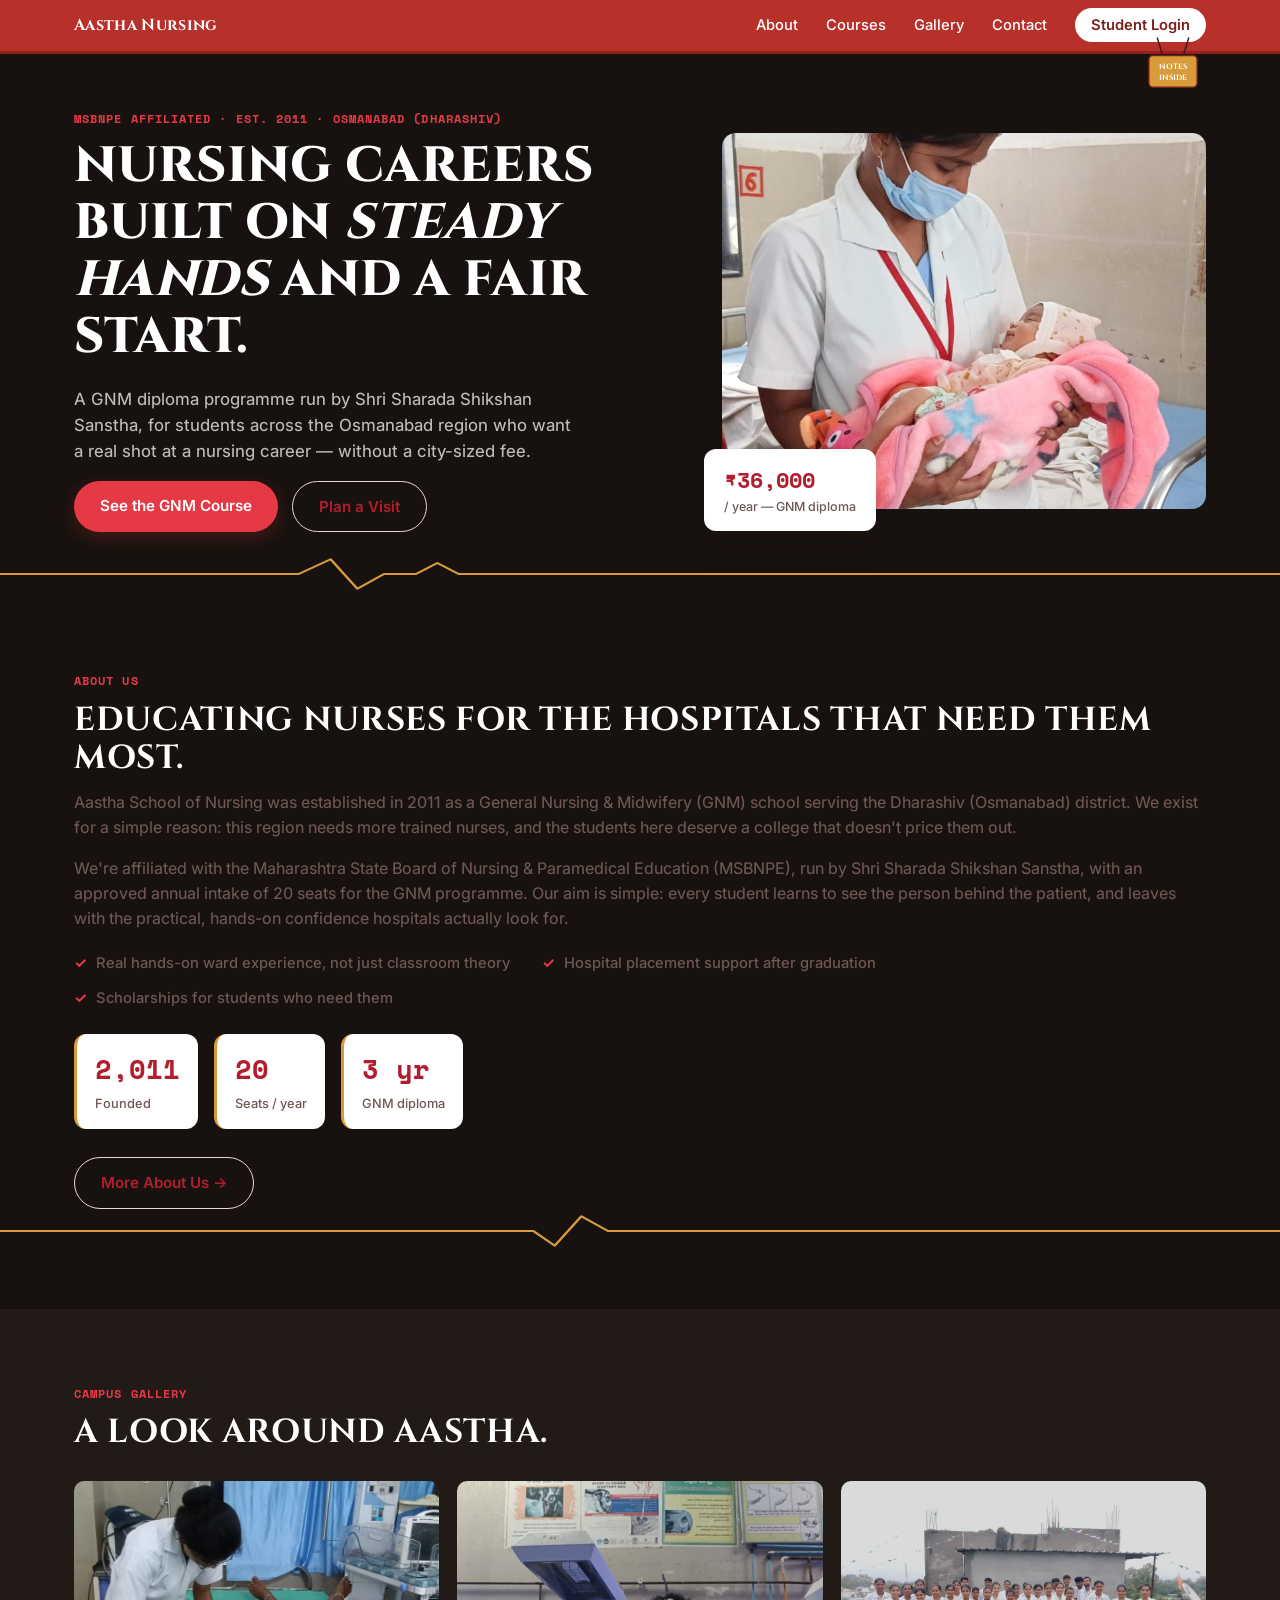
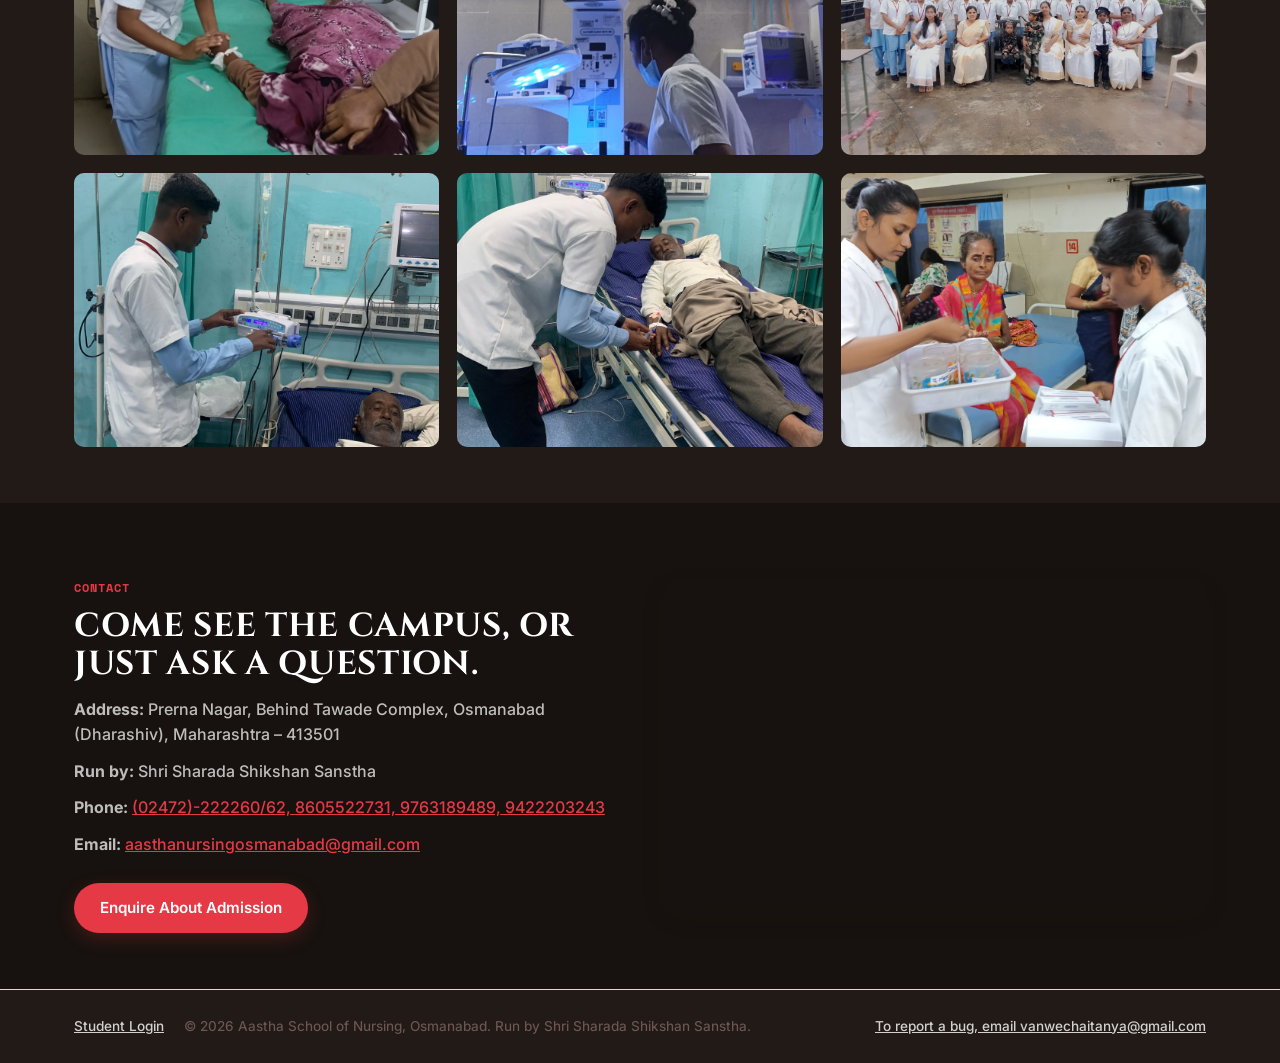
==== commit 96d344a8: "Add files via upload" ====
--- a/index.html
+++ b/index.html
@@ -32,8 +32,8 @@
             <line x1="22" y1="0" x2="30" y2="26" stroke="#3A1613" stroke-width="2"/>
             <line x1="68" y1="0" x2="60" y2="26" stroke="#3A1613" stroke-width="2"/>
             <rect x="10" y="26" width="70" height="46" rx="6" fill="#D89B3C" stroke="#7A1F1A" stroke-width="2"/>
-            <text x="45" y="46" text-anchor="middle" font-family="Cinzel, serif" font-weight="700" font-size="11" fill="#7A1F1A">NOTES</text>
-            <text x="45" y="61" text-anchor="middle" font-family="Cinzel, serif" font-weight="700" font-size="11" fill="#7A1F1A">INSIDE</text>
+            <text x="45" y="46" text-anchor="middle" font-family="Cinzel, serif" font-weight="700" font-size="11" fill="#FFFFFF">NOTES</text>
+            <text x="45" y="61" text-anchor="middle" font-family="Cinzel, serif" font-weight="700" font-size="11" fill="#FFFFFF">INSIDE</text>
           </svg>
         </span>
       </span>
@@ -75,26 +75,26 @@
 
   <!-- ABOUT -->
   <section id="about" class="section">
-    <div class="wrap about-grid">
-      <div class="about-text">
-        <p class="eyebrow reveal">About Us</p>
-        <h2 class="reveal">Educating nurses for the hospitals that need them most.</h2>
-        <p class="reveal">Aastha School of Nursing was established in 2011 as a General Nursing &amp; Midwifery (GNM) school serving the Dharashiv (Osmanabad) district. We exist for a simple reason: this region needs more trained nurses, and the students here deserve a college that doesn't price them out.</p>
-        <p class="reveal">We're affiliated with the Maharashtra State Board of Nursing &amp; Paramedical Education (MSBNPE), run by Shri Sharada Shikshan Sanstha, with an approved annual intake of 20 seats for the GNM programme.</p>
+    <div class="wrap">
+      <p class="eyebrow reveal">About Us</p>
+      <h2 class="reveal">Educating nurses for the hospitals that need them most.</h2>
+      <p class="reveal">Aastha School of Nursing was established in 2011 as a General Nursing &amp; Midwifery (GNM) school serving the Dharashiv (Osmanabad) district. We exist for a simple reason: this region needs more trained nurses, and the students here deserve a college that doesn't price them out.</p>
+      <p class="reveal">We're affiliated with the Maharashtra State Board of Nursing &amp; Paramedical Education (MSBNPE), run by Shri Sharada Shikshan Sanstha, with an approved annual intake of 20 seats for the GNM programme. Our aim is simple: every student learns to see the person behind the patient, and leaves with the practical, hands-on confidence hospitals actually look for.</p>
+
+      <div class="about-mobile-card">
+        <ul class="about-highlights about-highlights-row reveal">
+          <li>Real hands-on ward experience, not just classroom theory</li>
+          <li>Hospital placement support after graduation</li>
+          <li>Scholarships for students who need them</li>
+        </ul>
+
         <div class="mini-stats reveal-stagger">
           <div><span class="mini-num" data-count-to="2011">2011</span><span class="mini-label">Founded</span></div>
           <div><span class="mini-num" data-count-to="20">20</span><span class="mini-label">Seats / year</span></div>
           <div><span class="mini-num" data-count-to="3" data-suffix=" yr">3 yr</span><span class="mini-label">GNM diploma</span></div>
         </div>
-      </div>
-      <div class="about-side reveal">
-        <p class="about-mission"><strong>Our aim:</strong> every student learns to see the person behind the patient, and leaves with the practical, hands-on confidence hospitals actually look for.</p>
-        <ul class="about-highlights">
-          <li>Real hands-on ward experience, not just classroom theory</li>
-          <li>Hospital placement support after graduation</li>
-          <li>Scholarships for students who need them</li>
-        </ul>
-        <a href="about.html" class="btn btn-ghost" style="margin-top:8px;">More About Us &rarr;</a>
+
+        <a href="about.html" class="btn btn-ghost reveal" style="margin-top:28px;">More About Us &rarr;</a>
       </div>
     </div>
     <svg class="pulse-divider" viewBox="0 0 1200 60" preserveAspectRatio="none" aria-hidden="true">
@@ -128,9 +128,9 @@
           <li><strong>Address:</strong> Prerna Nagar, Behind Tawade Complex, Osmanabad (Dharashiv), Maharashtra – 413501</li>
           <li><strong>Run by:</strong> Shri Sharada Shikshan Sanstha</li>
           <li><strong>Phone:</strong> <a href="tel:+912472222260">(02472)-222260/62, 8605522731, 9763189489, 9422203243</a></li>
-          <li><strong>Email:</strong> <a href="mailto:info@aasthanursing.in">info@aasthanursing.in</a></li>
+          <li><strong>Email:</strong> <a href="mailto:aasthanursingosmanabad@gmail.com">aasthanursingosmanabad@gmail.com</a></li>
         </ul>
-        <a href="#" class="btn btn-primary">Enquire About Admission</a>
+        <a href="contact.html" class="btn btn-primary">Enquire About Admission</a>
       </div>
       <div class="map-embed reveal">
         <iframe title="Aastha School of Nursing location" src="https://www.google.com/maps?q=Samata+Colony+Rd,+Samta+Colony,+Dharashiv,+Maharashtra+413501&output=embed" width="100%" height="320" style="border:0;" loading="lazy"></iframe>
@@ -142,11 +142,11 @@
 
 <footer class="site-footer">
   <div class="wrap footer-inner">
-    <p>&copy; <span id="year"></span> Aastha School of Nursing, Osmanabad. Run by Shri Sharada Shikshan Sanstha.</p>
     <div style="display:flex; gap:20px; align-items:center;">
       <a href="student-login.html">Student Login</a>
-      <a href="mailto:vanwechaitanya@gmail.com">Found a bug? Report it</a>
+      <p style="margin:0;">&copy; <span id="year"></span> Aastha School of Nursing, Osmanabad. Run by Shri Sharada Shikshan Sanstha.</p>
     </div>
+    <a href="mailto:vanwechaitanya@gmail.com">To report a bug, email vanwechaitanya@gmail.com</a>
   </div>
 </footer>
 
--- a/style.css
+++ b/style.css
@@ -604,14 +604,12 @@
 }
 @keyframes btn-spin{ to{ transform:rotate(360deg); } }
 
-/* Admin search box — was unstyled before, now a real search field */
 .admin-search{
   padding:11px 16px; border-radius:999px; border:1.5px solid var(--line);
   font-family:var(--font-body); font-size:.9rem; background:var(--card); color:var(--ink);
 }
 .admin-search:focus{ outline:none; border-color:var(--red); }
 
-/* Small "back to home" link used on the About/Courses standalone pages */
 .back-home{
   display:inline-flex; align-items:center; gap:6px;
   font-size:.9rem; font-weight:600; color:var(--red);
@@ -619,10 +617,6 @@
 }
 .back-home:hover{ text-decoration:underline; }
 
-@media (prefers-reduced-motion: reduce){
-  .btn-loading::after{ animation:none; }
-}
-
 .about-highlights{ list-style:none; padding:0; margin:16px 0 0; }
 .about-highlights li{
   position:relative; padding-left:22px; margin-bottom:10px;
@@ -631,3 +625,28 @@
 .about-highlights li::before{
   content:"✓"; position:absolute; left:0; color:var(--red); font-weight:700;
 }
+
+@media (prefers-reduced-motion: reduce){
+  .btn-loading::after{ animation:none; }
+}
+
+/* About section — horizontal checklist row (replaces the old vertical side-card list) */
+.about-highlights-row{
+  display:flex; flex-wrap:wrap; gap:12px 32px; margin:22px 0 0;
+}
+.about-highlights-row li{ padding-left:22px; margin-bottom:0; }
+@media (max-width: 760px){
+  .about-highlights-row{ flex-direction:column; gap:10px; }
+}
+
+/* About section — horizontal/inline on desktop, boxed card on mobile (matches old design) */
+.about-mobile-card{ /* no special styling on desktop — stays plain/inline */ }
+@media (max-width: 760px){
+  .about-mobile-card{
+    background:var(--card); border-top:3px solid var(--marigold);
+    border-radius:var(--radius); padding:24px; margin-top:24px;
+    box-shadow:0 10px 26px rgba(42,25,22,.1);
+  }
+  .about-mobile-card .about-highlights-row{ flex-direction:column; gap:10px; }
+  .about-mobile-card .mini-stats{ margin-top:18px; }
+}
